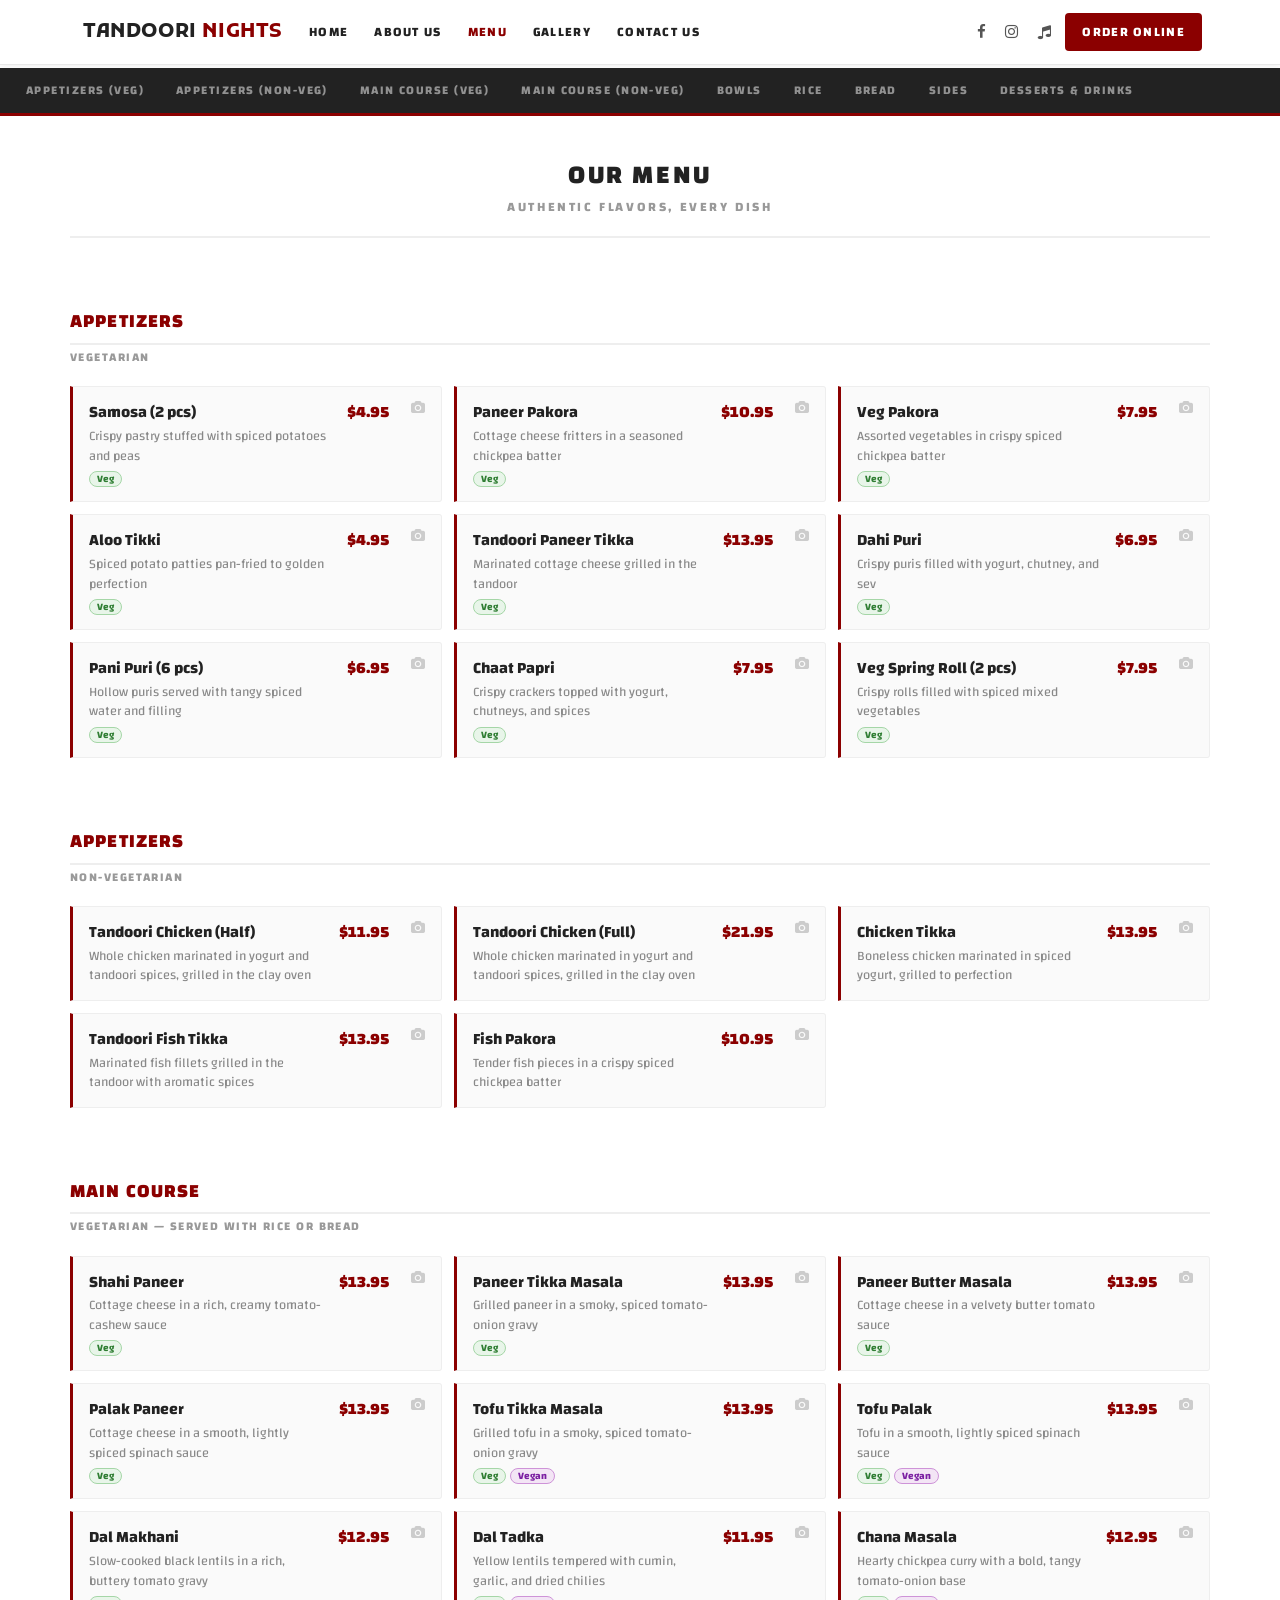
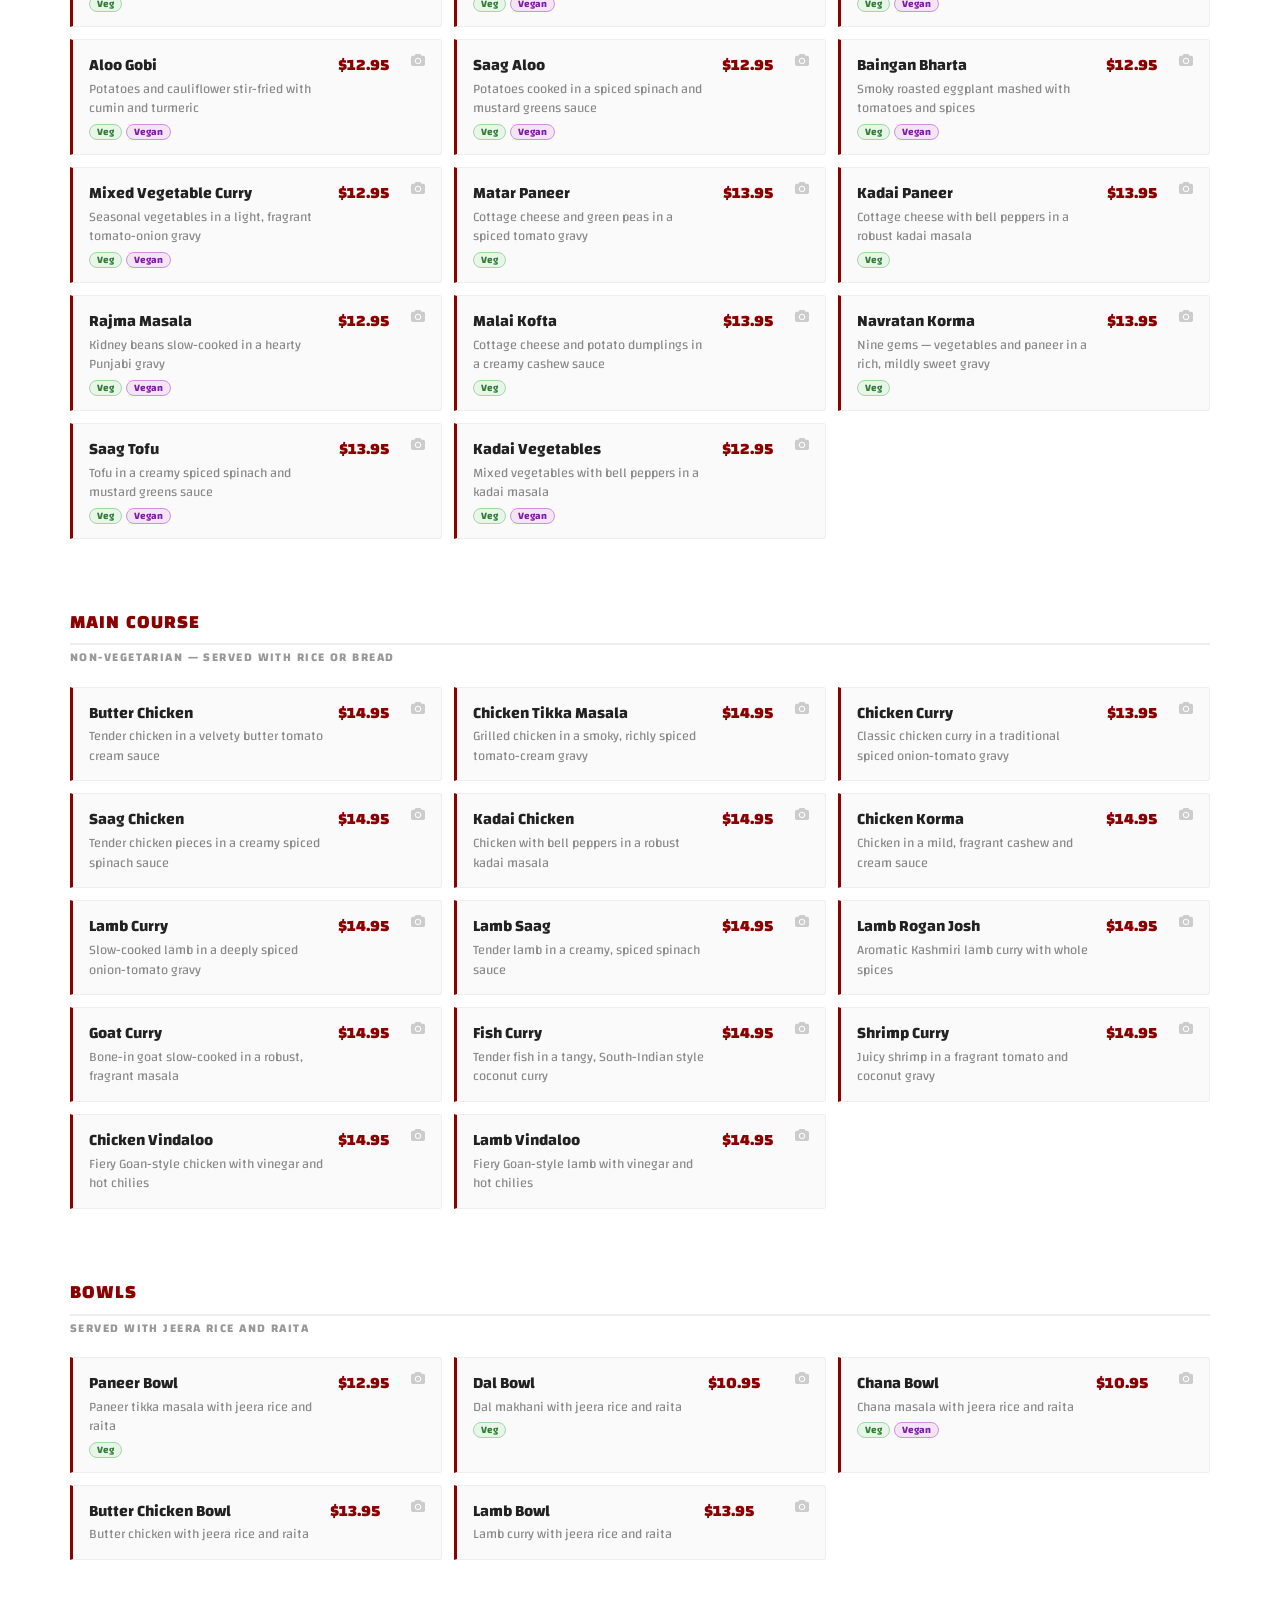
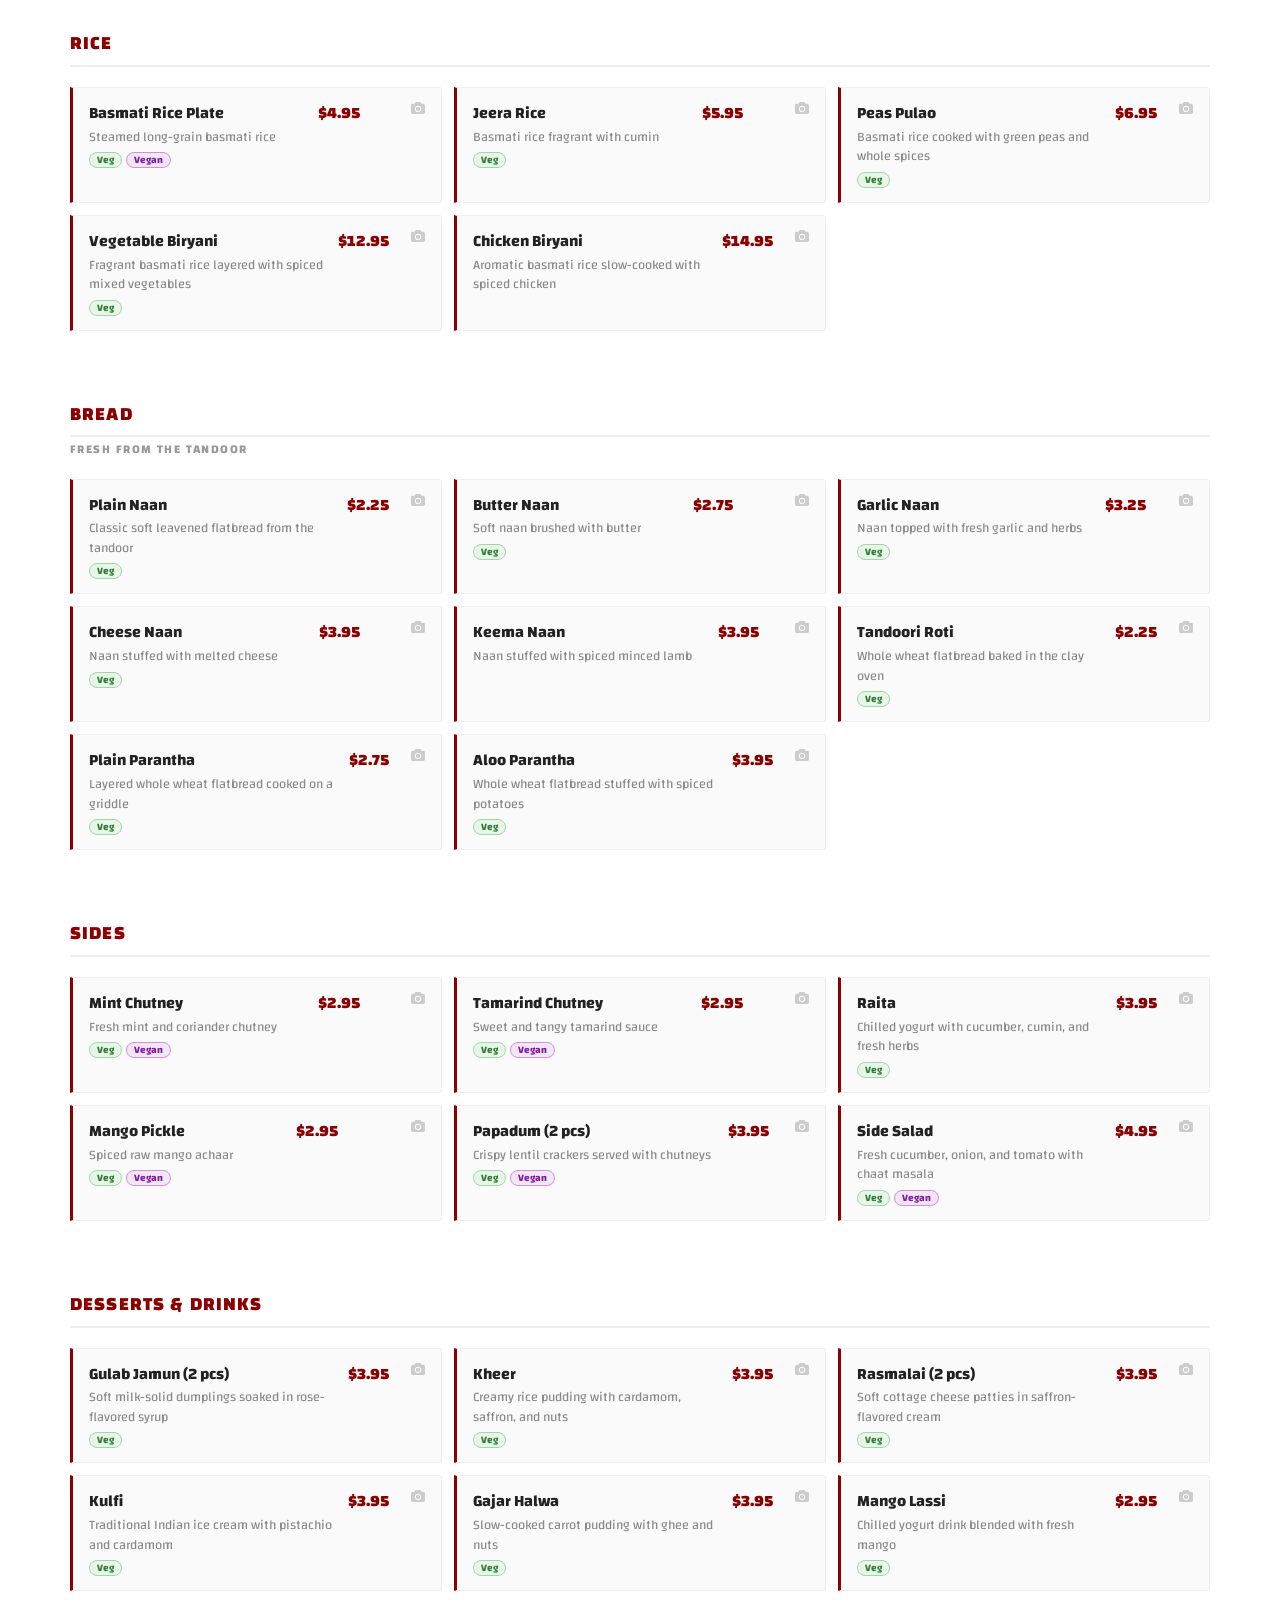
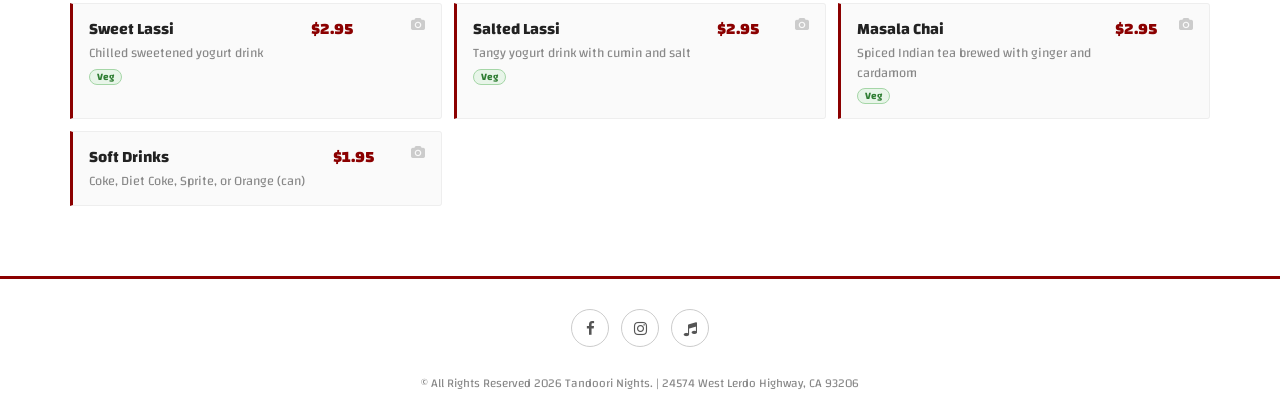
==== menu.html @ 1b40eadd "Initial Commit" ====
<!DOCTYPE html>
<html lang="en">
<head>
<meta charset="utf-8">
<meta http-equiv="X-UA-Compatible" content="IE=edge">
<title>Menu - Tandoori Nights</title>
<meta name="viewport" content="width=device-width, initial-scale=1">
<link rel="preconnect" href="https://fonts.gstatic.com">
<link href="https://fonts.googleapis.com/css2?family=Changa:wght@500;700;800&family=Kufam:wght@700&display=swap" rel="stylesheet">
<link rel="stylesheet" href="https://maxcdn.bootstrapcdn.com/bootstrap/3.3.7/css/bootstrap.min.css">
<link rel="stylesheet" href="https://cdnjs.cloudflare.com/ajax/libs/font-awesome/4.7.0/css/font-awesome.min.css">
<link rel="stylesheet" href="css/style.css">
</head>
<body>

<!-- ===== NAVBAR ===== -->
<nav class="navbar navbar-default fill-white">
  <div class="container">
    <div class="navbar-header">
      <button type="button" class="navbar-toggle collapsed" data-toggle="collapse" data-target="#navbar">
        <span class="sr-only">Toggle navigation</span>
        <span class="icon-bar"></span><span class="icon-bar"></span><span class="icon-bar"></span>
      </button>
      <a class="navbar-brand visible-sm visible-xs" href="index.html">
        <span class="text-logo">Tandoori <span>Nights</span></span>
      </a>
    </div>
    <div class="collapse navbar-collapse" id="navbar">
      <ul class="nav navbar-nav">
        <li class="hidden-sm hidden-xs">
          <a class="navbar-brand" href="index.html"><span class="text-logo">Tandoori <span>Nights</span></span></a>
        </li>
        <li><a href="index.html">Home</a></li>
        <li><a href="about.html">About Us</a></li>
        <li class="active"><a href="menu.html">Menu</a></li>
        <li><a href="gallery.html">Gallery</a></li>
        <li><a href="contact.html">Contact Us</a></li>
        <li class="visible-sm visible-xs"><a href="#">Order Online</a></li>
      </ul>
      <ul class="nav navbar-nav navbar-right hidden-xs hidden-sm">
        <li class="social-header"><a href="#"><i class="fa fa-facebook"></i></a></li>
        <li class="social-header"><a href="#"><i class="fa fa-instagram"></i></a></li>
        <li class="social-header"><a href="#"><i class="fa fa-music"></i></a></li>
        <li class="reservation"><a href="#" class="btn-order-nav">Order Online</a></li>
      </ul>
    </div>
  </div>
</nav>

<!-- ===== STICKY CATEGORY TABS ===== -->
<div class="menu-tabs-outer">
  <div class="menu-tabs-wrap">
    <div class="menu-tabs">
      <button class="menu-tab" data-target="app-veg">Appetizers (Veg)</button>
      <button class="menu-tab" data-target="app-nonveg">Appetizers (Non-Veg)</button>
      <button class="menu-tab" data-target="main-veg">Main Course (Veg)</button>
      <button class="menu-tab" data-target="main-nonveg">Main Course (Non-Veg)</button>
      <button class="menu-tab" data-target="bowls">Bowls</button>
      <button class="menu-tab" data-target="rice">Rice</button>
      <button class="menu-tab" data-target="bread">Bread</button>
      <button class="menu-tab" data-target="sides">Sides</button>
      <button class="menu-tab" data-target="desserts">Desserts &amp; Drinks</button>
    </div>
  </div>
</div>

<!-- ===== MENU CONTENT ===== -->
<div class="menu-page">
  <div class="container">

    <div class="menu-page-header">
      <h1>Our Menu</h1>
      <p>Authentic Flavors, Every Dish</p>
    </div>

    <!-- APPETIZERS VEG -->
    <div class="menu-category" id="app-veg">
      <h2 class="menu-category-title">Appetizers</h2>
      <p class="menu-category-sub">Vegetarian</p>
      <div class="menu-items">
        <div class="menu-item">
          <div class="menu-item-info">
            <div class="menu-item-name">Samosa (2 pcs)</div>
            <div class="menu-item-desc">Crispy pastry stuffed with spiced potatoes and peas</div>
            <div class="menu-item-badges"><span class="badge badge-veg">Veg</span></div>
          </div>
          <div class="menu-item-price">$4.95</div>
        </div>
        <div class="menu-item">
          <div class="menu-item-info">
            <div class="menu-item-name">Paneer Pakora</div>
            <div class="menu-item-desc">Cottage cheese fritters in a seasoned chickpea batter</div>
            <div class="menu-item-badges"><span class="badge badge-veg">Veg</span></div>
          </div>
          <div class="menu-item-price">$10.95</div>
        </div>
        <div class="menu-item">
          <div class="menu-item-info">
            <div class="menu-item-name">Veg Pakora</div>
            <div class="menu-item-desc">Assorted vegetables in crispy spiced chickpea batter</div>
            <div class="menu-item-badges"><span class="badge badge-veg">Veg</span></div>
          </div>
          <div class="menu-item-price">$7.95</div>
        </div>
        <div class="menu-item">
          <div class="menu-item-info">
            <div class="menu-item-name">Aloo Tikki</div>
            <div class="menu-item-desc">Spiced potato patties pan-fried to golden perfection</div>
            <div class="menu-item-badges"><span class="badge badge-veg">Veg</span></div>
          </div>
          <div class="menu-item-price">$4.95</div>
        </div>
        <div class="menu-item">
          <div class="menu-item-info">
            <div class="menu-item-name">Tandoori Paneer Tikka</div>
            <div class="menu-item-desc">Marinated cottage cheese grilled in the tandoor</div>
            <div class="menu-item-badges"><span class="badge badge-veg">Veg</span></div>
          </div>
          <div class="menu-item-price">$13.95</div>
        </div>
        <div class="menu-item">
          <div class="menu-item-info">
            <div class="menu-item-name">Dahi Puri</div>
            <div class="menu-item-desc">Crispy puris filled with yogurt, chutney, and sev</div>
            <div class="menu-item-badges"><span class="badge badge-veg">Veg</span></div>
          </div>
          <div class="menu-item-price">$6.95</div>
        </div>
        <div class="menu-item">
          <div class="menu-item-info">
            <div class="menu-item-name">Pani Puri (6 pcs)</div>
            <div class="menu-item-desc">Hollow puris served with tangy spiced water and filling</div>
            <div class="menu-item-badges"><span class="badge badge-veg">Veg</span></div>
          </div>
          <div class="menu-item-price">$6.95</div>
        </div>
        <div class="menu-item">
          <div class="menu-item-info">
            <div class="menu-item-name">Chaat Papri</div>
            <div class="menu-item-desc">Crispy crackers topped with yogurt, chutneys, and spices</div>
            <div class="menu-item-badges"><span class="badge badge-veg">Veg</span></div>
          </div>
          <div class="menu-item-price">$7.95</div>
        </div>
        <div class="menu-item">
          <div class="menu-item-info">
            <div class="menu-item-name">Veg Spring Roll (2 pcs)</div>
            <div class="menu-item-desc">Crispy rolls filled with spiced mixed vegetables</div>
            <div class="menu-item-badges"><span class="badge badge-veg">Veg</span></div>
          </div>
          <div class="menu-item-price">$7.95</div>
        </div>
      </div>
    </div>

    <!-- APPETIZERS NON-VEG -->
    <div class="menu-category" id="app-nonveg">
      <h2 class="menu-category-title">Appetizers</h2>
      <p class="menu-category-sub">Non-Vegetarian</p>
      <div class="menu-items">
        <div class="menu-item">
          <div class="menu-item-info">
            <div class="menu-item-name">Tandoori Chicken (Half)</div>
            <div class="menu-item-desc">Whole chicken marinated in yogurt and tandoori spices, grilled in the clay oven</div>
          </div>
          <div class="menu-item-price">$11.95</div>
        </div>
        <div class="menu-item">
          <div class="menu-item-info">
            <div class="menu-item-name">Tandoori Chicken (Full)</div>
            <div class="menu-item-desc">Whole chicken marinated in yogurt and tandoori spices, grilled in the clay oven</div>
          </div>
          <div class="menu-item-price">$21.95</div>
        </div>
        <div class="menu-item">
          <div class="menu-item-info">
            <div class="menu-item-name">Chicken Tikka</div>
            <div class="menu-item-desc">Boneless chicken marinated in spiced yogurt, grilled to perfection</div>
          </div>
          <div class="menu-item-price">$13.95</div>
        </div>
        <div class="menu-item">
          <div class="menu-item-info">
            <div class="menu-item-name">Tandoori Fish Tikka</div>
            <div class="menu-item-desc">Marinated fish fillets grilled in the tandoor with aromatic spices</div>
          </div>
          <div class="menu-item-price">$13.95</div>
        </div>
        <div class="menu-item">
          <div class="menu-item-info">
            <div class="menu-item-name">Fish Pakora</div>
            <div class="menu-item-desc">Tender fish pieces in a crispy spiced chickpea batter</div>
          </div>
          <div class="menu-item-price">$10.95</div>
        </div>
      </div>
    </div>

    <!-- MAIN COURSE VEG -->
    <div class="menu-category" id="main-veg">
      <h2 class="menu-category-title">Main Course</h2>
      <p class="menu-category-sub">Vegetarian — Served with rice or bread</p>
      <div class="menu-items">
        <div class="menu-item">
          <div class="menu-item-info">
            <div class="menu-item-name">Shahi Paneer</div>
            <div class="menu-item-desc">Cottage cheese in a rich, creamy tomato-cashew sauce</div>
            <div class="menu-item-badges"><span class="badge badge-veg">Veg</span></div>
          </div>
          <div class="menu-item-price">$13.95</div>
        </div>
        <div class="menu-item">
          <div class="menu-item-info">
            <div class="menu-item-name">Paneer Tikka Masala</div>
            <div class="menu-item-desc">Grilled paneer in a smoky, spiced tomato-onion gravy</div>
            <div class="menu-item-badges"><span class="badge badge-veg">Veg</span></div>
          </div>
          <div class="menu-item-price">$13.95</div>
        </div>
        <div class="menu-item">
          <div class="menu-item-info">
            <div class="menu-item-name">Paneer Butter Masala</div>
            <div class="menu-item-desc">Cottage cheese in a velvety butter tomato sauce</div>
            <div class="menu-item-badges"><span class="badge badge-veg">Veg</span></div>
          </div>
          <div class="menu-item-price">$13.95</div>
        </div>
        <div class="menu-item">
          <div class="menu-item-info">
            <div class="menu-item-name">Palak Paneer</div>
            <div class="menu-item-desc">Cottage cheese in a smooth, lightly spiced spinach sauce</div>
            <div class="menu-item-badges"><span class="badge badge-veg">Veg</span></div>
          </div>
          <div class="menu-item-price">$13.95</div>
        </div>
        <div class="menu-item">
          <div class="menu-item-info">
            <div class="menu-item-name">Tofu Tikka Masala</div>
            <div class="menu-item-desc">Grilled tofu in a smoky, spiced tomato-onion gravy</div>
            <div class="menu-item-badges"><span class="badge badge-veg">Veg</span><span class="badge badge-vegan">Vegan</span></div>
          </div>
          <div class="menu-item-price">$13.95</div>
        </div>
        <div class="menu-item">
          <div class="menu-item-info">
            <div class="menu-item-name">Tofu Palak</div>
            <div class="menu-item-desc">Tofu in a smooth, lightly spiced spinach sauce</div>
            <div class="menu-item-badges"><span class="badge badge-veg">Veg</span><span class="badge badge-vegan">Vegan</span></div>
          </div>
          <div class="menu-item-price">$13.95</div>
        </div>
        <div class="menu-item">
          <div class="menu-item-info">
            <div class="menu-item-name">Dal Makhani</div>
            <div class="menu-item-desc">Slow-cooked black lentils in a rich, buttery tomato gravy</div>
            <div class="menu-item-badges"><span class="badge badge-veg">Veg</span></div>
          </div>
          <div class="menu-item-price">$12.95</div>
        </div>
        <div class="menu-item">
          <div class="menu-item-info">
            <div class="menu-item-name">Dal Tadka</div>
            <div class="menu-item-desc">Yellow lentils tempered with cumin, garlic, and dried chilies</div>
            <div class="menu-item-badges"><span class="badge badge-veg">Veg</span><span class="badge badge-vegan">Vegan</span></div>
          </div>
          <div class="menu-item-price">$11.95</div>
        </div>
        <div class="menu-item">
          <div class="menu-item-info">
            <div class="menu-item-name">Chana Masala</div>
            <div class="menu-item-desc">Hearty chickpea curry with a bold, tangy tomato-onion base</div>
            <div class="menu-item-badges"><span class="badge badge-veg">Veg</span><span class="badge badge-vegan">Vegan</span></div>
          </div>
          <div class="menu-item-price">$12.95</div>
        </div>
        <div class="menu-item">
          <div class="menu-item-info">
            <div class="menu-item-name">Aloo Gobi</div>
            <div class="menu-item-desc">Potatoes and cauliflower stir-fried with cumin and turmeric</div>
            <div class="menu-item-badges"><span class="badge badge-veg">Veg</span><span class="badge badge-vegan">Vegan</span></div>
          </div>
          <div class="menu-item-price">$12.95</div>
        </div>
        <div class="menu-item">
          <div class="menu-item-info">
            <div class="menu-item-name">Saag Aloo</div>
            <div class="menu-item-desc">Potatoes cooked in a spiced spinach and mustard greens sauce</div>
            <div class="menu-item-badges"><span class="badge badge-veg">Veg</span><span class="badge badge-vegan">Vegan</span></div>
          </div>
          <div class="menu-item-price">$12.95</div>
        </div>
        <div class="menu-item">
          <div class="menu-item-info">
            <div class="menu-item-name">Baingan Bharta</div>
            <div class="menu-item-desc">Smoky roasted eggplant mashed with tomatoes and spices</div>
            <div class="menu-item-badges"><span class="badge badge-veg">Veg</span><span class="badge badge-vegan">Vegan</span></div>
          </div>
          <div class="menu-item-price">$12.95</div>
        </div>
        <div class="menu-item">
          <div class="menu-item-info">
            <div class="menu-item-name">Mixed Vegetable Curry</div>
            <div class="menu-item-desc">Seasonal vegetables in a light, fragrant tomato-onion gravy</div>
            <div class="menu-item-badges"><span class="badge badge-veg">Veg</span><span class="badge badge-vegan">Vegan</span></div>
          </div>
          <div class="menu-item-price">$12.95</div>
        </div>
        <div class="menu-item">
          <div class="menu-item-info">
            <div class="menu-item-name">Matar Paneer</div>
            <div class="menu-item-desc">Cottage cheese and green peas in a spiced tomato gravy</div>
            <div class="menu-item-badges"><span class="badge badge-veg">Veg</span></div>
          </div>
          <div class="menu-item-price">$13.95</div>
        </div>
        <div class="menu-item">
          <div class="menu-item-info">
            <div class="menu-item-name">Kadai Paneer</div>
            <div class="menu-item-desc">Cottage cheese with bell peppers in a robust kadai masala</div>
            <div class="menu-item-badges"><span class="badge badge-veg">Veg</span></div>
          </div>
          <div class="menu-item-price">$13.95</div>
        </div>
        <div class="menu-item">
          <div class="menu-item-info">
            <div class="menu-item-name">Rajma Masala</div>
            <div class="menu-item-desc">Kidney beans slow-cooked in a hearty Punjabi gravy</div>
            <div class="menu-item-badges"><span class="badge badge-veg">Veg</span><span class="badge badge-vegan">Vegan</span></div>
          </div>
          <div class="menu-item-price">$12.95</div>
        </div>
        <div class="menu-item">
          <div class="menu-item-info">
            <div class="menu-item-name">Malai Kofta</div>
            <div class="menu-item-desc">Cottage cheese and potato dumplings in a creamy cashew sauce</div>
            <div class="menu-item-badges"><span class="badge badge-veg">Veg</span></div>
          </div>
          <div class="menu-item-price">$13.95</div>
        </div>
        <div class="menu-item">
          <div class="menu-item-info">
            <div class="menu-item-name">Navratan Korma</div>
            <div class="menu-item-desc">Nine gems — vegetables and paneer in a rich, mildly sweet gravy</div>
            <div class="menu-item-badges"><span class="badge badge-veg">Veg</span></div>
          </div>
          <div class="menu-item-price">$13.95</div>
        </div>
        <div class="menu-item">
          <div class="menu-item-info">
            <div class="menu-item-name">Saag Tofu</div>
            <div class="menu-item-desc">Tofu in a creamy spiced spinach and mustard greens sauce</div>
            <div class="menu-item-badges"><span class="badge badge-veg">Veg</span><span class="badge badge-vegan">Vegan</span></div>
          </div>
          <div class="menu-item-price">$13.95</div>
        </div>
        <div class="menu-item">
          <div class="menu-item-info">
            <div class="menu-item-name">Kadai Vegetables</div>
            <div class="menu-item-desc">Mixed vegetables with bell peppers in a kadai masala</div>
            <div class="menu-item-badges"><span class="badge badge-veg">Veg</span><span class="badge badge-vegan">Vegan</span></div>
          </div>
          <div class="menu-item-price">$12.95</div>
        </div>
      </div>
    </div>

    <!-- MAIN COURSE NON-VEG -->
    <div class="menu-category" id="main-nonveg">
      <h2 class="menu-category-title">Main Course</h2>
      <p class="menu-category-sub">Non-Vegetarian — Served with rice or bread</p>
      <div class="menu-items">
        <div class="menu-item">
          <div class="menu-item-info">
            <div class="menu-item-name">Butter Chicken</div>
            <div class="menu-item-desc">Tender chicken in a velvety butter tomato cream sauce</div>
          </div>
          <div class="menu-item-price">$14.95</div>
        </div>
        <div class="menu-item">
          <div class="menu-item-info">
            <div class="menu-item-name">Chicken Tikka Masala</div>
            <div class="menu-item-desc">Grilled chicken in a smoky, richly spiced tomato-cream gravy</div>
          </div>
          <div class="menu-item-price">$14.95</div>
        </div>
        <div class="menu-item">
          <div class="menu-item-info">
            <div class="menu-item-name">Chicken Curry</div>
            <div class="menu-item-desc">Classic chicken curry in a traditional spiced onion-tomato gravy</div>
          </div>
          <div class="menu-item-price">$13.95</div>
        </div>
        <div class="menu-item">
          <div class="menu-item-info">
            <div class="menu-item-name">Saag Chicken</div>
            <div class="menu-item-desc">Tender chicken pieces in a creamy spiced spinach sauce</div>
          </div>
          <div class="menu-item-price">$14.95</div>
        </div>
        <div class="menu-item">
          <div class="menu-item-info">
            <div class="menu-item-name">Kadai Chicken</div>
            <div class="menu-item-desc">Chicken with bell peppers in a robust kadai masala</div>
          </div>
          <div class="menu-item-price">$14.95</div>
        </div>
        <div class="menu-item">
          <div class="menu-item-info">
            <div class="menu-item-name">Chicken Korma</div>
            <div class="menu-item-desc">Chicken in a mild, fragrant cashew and cream sauce</div>
          </div>
          <div class="menu-item-price">$14.95</div>
        </div>
        <div class="menu-item">
          <div class="menu-item-info">
            <div class="menu-item-name">Lamb Curry</div>
            <div class="menu-item-desc">Slow-cooked lamb in a deeply spiced onion-tomato gravy</div>
          </div>
          <div class="menu-item-price">$14.95</div>
        </div>
        <div class="menu-item">
          <div class="menu-item-info">
            <div class="menu-item-name">Lamb Saag</div>
            <div class="menu-item-desc">Tender lamb in a creamy, spiced spinach sauce</div>
          </div>
          <div class="menu-item-price">$14.95</div>
        </div>
        <div class="menu-item">
          <div class="menu-item-info">
            <div class="menu-item-name">Lamb Rogan Josh</div>
            <div class="menu-item-desc">Aromatic Kashmiri lamb curry with whole spices</div>
          </div>
          <div class="menu-item-price">$14.95</div>
        </div>
        <div class="menu-item">
          <div class="menu-item-info">
            <div class="menu-item-name">Goat Curry</div>
            <div class="menu-item-desc">Bone-in goat slow-cooked in a robust, fragrant masala</div>
          </div>
          <div class="menu-item-price">$14.95</div>
        </div>
        <div class="menu-item">
          <div class="menu-item-info">
            <div class="menu-item-name">Fish Curry</div>
            <div class="menu-item-desc">Tender fish in a tangy, South-Indian style coconut curry</div>
          </div>
          <div class="menu-item-price">$14.95</div>
        </div>
        <div class="menu-item">
          <div class="menu-item-info">
            <div class="menu-item-name">Shrimp Curry</div>
            <div class="menu-item-desc">Juicy shrimp in a fragrant tomato and coconut gravy</div>
          </div>
          <div class="menu-item-price">$14.95</div>
        </div>
        <div class="menu-item">
          <div class="menu-item-info">
            <div class="menu-item-name">Chicken Vindaloo</div>
            <div class="menu-item-desc">Fiery Goan-style chicken with vinegar and hot chilies</div>
          </div>
          <div class="menu-item-price">$14.95</div>
        </div>
        <div class="menu-item">
          <div class="menu-item-info">
            <div class="menu-item-name">Lamb Vindaloo</div>
            <div class="menu-item-desc">Fiery Goan-style lamb with vinegar and hot chilies</div>
          </div>
          <div class="menu-item-price">$14.95</div>
        </div>
      </div>
    </div>

    <!-- BOWLS -->
    <div class="menu-category" id="bowls">
      <h2 class="menu-category-title">Bowls</h2>
      <p class="menu-category-sub">Served with jeera rice and raita</p>
      <div class="menu-items">
        <div class="menu-item">
          <div class="menu-item-info">
            <div class="menu-item-name">Paneer Bowl</div>
            <div class="menu-item-desc">Paneer tikka masala with jeera rice and raita</div>
            <div class="menu-item-badges"><span class="badge badge-veg">Veg</span></div>
          </div>
          <div class="menu-item-price">$12.95</div>
        </div>
        <div class="menu-item">
          <div class="menu-item-info">
            <div class="menu-item-name">Dal Bowl</div>
            <div class="menu-item-desc">Dal makhani with jeera rice and raita</div>
            <div class="menu-item-badges"><span class="badge badge-veg">Veg</span></div>
          </div>
          <div class="menu-item-price">$10.95</div>
        </div>
        <div class="menu-item">
          <div class="menu-item-info">
            <div class="menu-item-name">Chana Bowl</div>
            <div class="menu-item-desc">Chana masala with jeera rice and raita</div>
            <div class="menu-item-badges"><span class="badge badge-veg">Veg</span><span class="badge badge-vegan">Vegan</span></div>
          </div>
          <div class="menu-item-price">$10.95</div>
        </div>
        <div class="menu-item">
          <div class="menu-item-info">
            <div class="menu-item-name">Butter Chicken Bowl</div>
            <div class="menu-item-desc">Butter chicken with jeera rice and raita</div>
          </div>
          <div class="menu-item-price">$13.95</div>
        </div>
        <div class="menu-item">
          <div class="menu-item-info">
            <div class="menu-item-name">Lamb Bowl</div>
            <div class="menu-item-desc">Lamb curry with jeera rice and raita</div>
          </div>
          <div class="menu-item-price">$13.95</div>
        </div>
      </div>
    </div>

    <!-- RICE -->
    <div class="menu-category" id="rice">
      <h2 class="menu-category-title">Rice</h2>
      <p class="menu-category-sub"></p>
      <div class="menu-items">
        <div class="menu-item">
          <div class="menu-item-info">
            <div class="menu-item-name">Basmati Rice Plate</div>
            <div class="menu-item-desc">Steamed long-grain basmati rice</div>
            <div class="menu-item-badges"><span class="badge badge-veg">Veg</span><span class="badge badge-vegan">Vegan</span></div>
          </div>
          <div class="menu-item-price">$4.95</div>
        </div>
        <div class="menu-item">
          <div class="menu-item-info">
            <div class="menu-item-name">Jeera Rice</div>
            <div class="menu-item-desc">Basmati rice fragrant with cumin</div>
            <div class="menu-item-badges"><span class="badge badge-veg">Veg</span></div>
          </div>
          <div class="menu-item-price">$5.95</div>
        </div>
        <div class="menu-item">
          <div class="menu-item-info">
            <div class="menu-item-name">Peas Pulao</div>
            <div class="menu-item-desc">Basmati rice cooked with green peas and whole spices</div>
            <div class="menu-item-badges"><span class="badge badge-veg">Veg</span></div>
          </div>
          <div class="menu-item-price">$6.95</div>
        </div>
        <div class="menu-item">
          <div class="menu-item-info">
            <div class="menu-item-name">Vegetable Biryani</div>
            <div class="menu-item-desc">Fragrant basmati rice layered with spiced mixed vegetables</div>
            <div class="menu-item-badges"><span class="badge badge-veg">Veg</span></div>
          </div>
          <div class="menu-item-price">$12.95</div>
        </div>
        <div class="menu-item">
          <div class="menu-item-info">
            <div class="menu-item-name">Chicken Biryani</div>
            <div class="menu-item-desc">Aromatic basmati rice slow-cooked with spiced chicken</div>
          </div>
          <div class="menu-item-price">$14.95</div>
        </div>
      </div>
    </div>

    <!-- BREAD -->
    <div class="menu-category" id="bread">
      <h2 class="menu-category-title">Bread</h2>
      <p class="menu-category-sub">Fresh from the tandoor</p>
      <div class="menu-items">
        <div class="menu-item">
          <div class="menu-item-info">
            <div class="menu-item-name">Plain Naan</div>
            <div class="menu-item-desc">Classic soft leavened flatbread from the tandoor</div>
            <div class="menu-item-badges"><span class="badge badge-veg">Veg</span></div>
          </div>
          <div class="menu-item-price">$2.25</div>
        </div>
        <div class="menu-item">
          <div class="menu-item-info">
            <div class="menu-item-name">Butter Naan</div>
            <div class="menu-item-desc">Soft naan brushed with butter</div>
            <div class="menu-item-badges"><span class="badge badge-veg">Veg</span></div>
          </div>
          <div class="menu-item-price">$2.75</div>
        </div>
        <div class="menu-item">
          <div class="menu-item-info">
            <div class="menu-item-name">Garlic Naan</div>
            <div class="menu-item-desc">Naan topped with fresh garlic and herbs</div>
            <div class="menu-item-badges"><span class="badge badge-veg">Veg</span></div>
          </div>
          <div class="menu-item-price">$3.25</div>
        </div>
        <div class="menu-item">
          <div class="menu-item-info">
            <div class="menu-item-name">Cheese Naan</div>
            <div class="menu-item-desc">Naan stuffed with melted cheese</div>
            <div class="menu-item-badges"><span class="badge badge-veg">Veg</span></div>
          </div>
          <div class="menu-item-price">$3.95</div>
        </div>
        <div class="menu-item">
          <div class="menu-item-info">
            <div class="menu-item-name">Keema Naan</div>
            <div class="menu-item-desc">Naan stuffed with spiced minced lamb</div>
          </div>
          <div class="menu-item-price">$3.95</div>
        </div>
        <div class="menu-item">
          <div class="menu-item-info">
            <div class="menu-item-name">Tandoori Roti</div>
            <div class="menu-item-desc">Whole wheat flatbread baked in the clay oven</div>
            <div class="menu-item-badges"><span class="badge badge-veg">Veg</span></div>
          </div>
          <div class="menu-item-price">$2.25</div>
        </div>
        <div class="menu-item">
          <div class="menu-item-info">
            <div class="menu-item-name">Plain Parantha</div>
            <div class="menu-item-desc">Layered whole wheat flatbread cooked on a griddle</div>
            <div class="menu-item-badges"><span class="badge badge-veg">Veg</span></div>
          </div>
          <div class="menu-item-price">$2.75</div>
        </div>
        <div class="menu-item">
          <div class="menu-item-info">
            <div class="menu-item-name">Aloo Parantha</div>
            <div class="menu-item-desc">Whole wheat flatbread stuffed with spiced potatoes</div>
            <div class="menu-item-badges"><span class="badge badge-veg">Veg</span></div>
          </div>
          <div class="menu-item-price">$3.95</div>
        </div>
      </div>
    </div>

    <!-- SIDES -->
    <div class="menu-category" id="sides">
      <h2 class="menu-category-title">Sides</h2>
      <p class="menu-category-sub"></p>
      <div class="menu-items">
        <div class="menu-item">
          <div class="menu-item-info">
            <div class="menu-item-name">Mint Chutney</div>
            <div class="menu-item-desc">Fresh mint and coriander chutney</div>
            <div class="menu-item-badges"><span class="badge badge-veg">Veg</span><span class="badge badge-vegan">Vegan</span></div>
          </div>
          <div class="menu-item-price">$2.95</div>
        </div>
        <div class="menu-item">
          <div class="menu-item-info">
            <div class="menu-item-name">Tamarind Chutney</div>
            <div class="menu-item-desc">Sweet and tangy tamarind sauce</div>
            <div class="menu-item-badges"><span class="badge badge-veg">Veg</span><span class="badge badge-vegan">Vegan</span></div>
          </div>
          <div class="menu-item-price">$2.95</div>
        </div>
        <div class="menu-item">
          <div class="menu-item-info">
            <div class="menu-item-name">Raita</div>
            <div class="menu-item-desc">Chilled yogurt with cucumber, cumin, and fresh herbs</div>
            <div class="menu-item-badges"><span class="badge badge-veg">Veg</span></div>
          </div>
          <div class="menu-item-price">$3.95</div>
        </div>
        <div class="menu-item">
          <div class="menu-item-info">
            <div class="menu-item-name">Mango Pickle</div>
            <div class="menu-item-desc">Spiced raw mango achaar</div>
            <div class="menu-item-badges"><span class="badge badge-veg">Veg</span><span class="badge badge-vegan">Vegan</span></div>
          </div>
          <div class="menu-item-price">$2.95</div>
        </div>
        <div class="menu-item">
          <div class="menu-item-info">
            <div class="menu-item-name">Papadum (2 pcs)</div>
            <div class="menu-item-desc">Crispy lentil crackers served with chutneys</div>
            <div class="menu-item-badges"><span class="badge badge-veg">Veg</span><span class="badge badge-vegan">Vegan</span></div>
          </div>
          <div class="menu-item-price">$3.95</div>
        </div>
        <div class="menu-item">
          <div class="menu-item-info">
            <div class="menu-item-name">Side Salad</div>
            <div class="menu-item-desc">Fresh cucumber, onion, and tomato with chaat masala</div>
            <div class="menu-item-badges"><span class="badge badge-veg">Veg</span><span class="badge badge-vegan">Vegan</span></div>
          </div>
          <div class="menu-item-price">$4.95</div>
        </div>
      </div>
    </div>

    <!-- DESSERTS & DRINKS -->
    <div class="menu-category" id="desserts">
      <h2 class="menu-category-title">Desserts &amp; Drinks</h2>
      <p class="menu-category-sub"></p>
      <div class="menu-items">
        <div class="menu-item">
          <div class="menu-item-info">
            <div class="menu-item-name">Gulab Jamun (2 pcs)</div>
            <div class="menu-item-desc">Soft milk-solid dumplings soaked in rose-flavored syrup</div>
            <div class="menu-item-badges"><span class="badge badge-veg">Veg</span></div>
          </div>
          <div class="menu-item-price">$3.95</div>
        </div>
        <div class="menu-item">
          <div class="menu-item-info">
            <div class="menu-item-name">Kheer</div>
            <div class="menu-item-desc">Creamy rice pudding with cardamom, saffron, and nuts</div>
            <div class="menu-item-badges"><span class="badge badge-veg">Veg</span></div>
          </div>
          <div class="menu-item-price">$3.95</div>
        </div>
        <div class="menu-item">
          <div class="menu-item-info">
            <div class="menu-item-name">Rasmalai (2 pcs)</div>
            <div class="menu-item-desc">Soft cottage cheese patties in saffron-flavored cream</div>
            <div class="menu-item-badges"><span class="badge badge-veg">Veg</span></div>
          </div>
          <div class="menu-item-price">$3.95</div>
        </div>
        <div class="menu-item">
          <div class="menu-item-info">
            <div class="menu-item-name">Kulfi</div>
            <div class="menu-item-desc">Traditional Indian ice cream with pistachio and cardamom</div>
            <div class="menu-item-badges"><span class="badge badge-veg">Veg</span></div>
          </div>
          <div class="menu-item-price">$3.95</div>
        </div>
        <div class="menu-item">
          <div class="menu-item-info">
            <div class="menu-item-name">Gajar Halwa</div>
            <div class="menu-item-desc">Slow-cooked carrot pudding with ghee and nuts</div>
            <div class="menu-item-badges"><span class="badge badge-veg">Veg</span></div>
          </div>
          <div class="menu-item-price">$3.95</div>
        </div>
        <div class="menu-item">
          <div class="menu-item-info">
            <div class="menu-item-name">Mango Lassi</div>
            <div class="menu-item-desc">Chilled yogurt drink blended with fresh mango</div>
            <div class="menu-item-badges"><span class="badge badge-veg">Veg</span></div>
          </div>
          <div class="menu-item-price">$2.95</div>
        </div>
        <div class="menu-item">
          <div class="menu-item-info">
            <div class="menu-item-name">Sweet Lassi</div>
            <div class="menu-item-desc">Chilled sweetened yogurt drink</div>
            <div class="menu-item-badges"><span class="badge badge-veg">Veg</span></div>
          </div>
          <div class="menu-item-price">$2.95</div>
        </div>
        <div class="menu-item">
          <div class="menu-item-info">
            <div class="menu-item-name">Salted Lassi</div>
            <div class="menu-item-desc">Tangy yogurt drink with cumin and salt</div>
            <div class="menu-item-badges"><span class="badge badge-veg">Veg</span></div>
          </div>
          <div class="menu-item-price">$2.95</div>
        </div>
        <div class="menu-item">
          <div class="menu-item-info">
            <div class="menu-item-name">Masala Chai</div>
            <div class="menu-item-desc">Spiced Indian tea brewed with ginger and cardamom</div>
            <div class="menu-item-badges"><span class="badge badge-veg">Veg</span></div>
          </div>
          <div class="menu-item-price">$2.95</div>
        </div>
        <div class="menu-item">
          <div class="menu-item-info">
            <div class="menu-item-name">Soft Drinks</div>
            <div class="menu-item-desc">Coke, Diet Coke, Sprite, or Orange (can)</div>
          </div>
          <div class="menu-item-price">$1.95</div>
        </div>
      </div>
    </div>

  </div>
</div>

<!-- ===== DISH PHOTO MODAL ===== -->
<div id="dish-modal" class="dish-modal-overlay" aria-hidden="true">
  <div class="dish-modal-box">
    <button class="dish-modal-close" aria-label="Close">&times;</button>
    <div class="dish-modal-img-wrap">
      <div class="dish-modal-spinner"><i class="fa fa-spinner fa-spin"></i></div>
      <img id="dish-modal-img" src="" alt="">
    </div>
    <div class="dish-modal-footer">
      <span id="dish-modal-name"></span>
    </div>
  </div>
</div>

<!-- ===== FOOTER ===== -->
<footer>
  <div class="footer-socials-row">
    <a href="#" aria-label="Facebook"><i class="fa fa-facebook"></i></a>
    <a href="#" aria-label="Instagram"><i class="fa fa-instagram"></i></a>
    <a href="#" aria-label="TikTok"><i class="fa fa-music"></i></a>
  </div>
  <div class="footer-copy">
    &copy; All Rights Reserved 2024 Tandoori Nights. | 24574 West Lerdo Highway, CA 93206
  </div>
</footer>

<script src="https://ajax.googleapis.com/ajax/libs/jquery/1.11.3/jquery.min.js"></script>
<script src="https://maxcdn.bootstrapcdn.com/bootstrap/3.3.7/js/bootstrap.min.js"></script>
<script src="js/main.js"></script>
</body>
</html>
---- css/style.css ----
/* =============================================
   TANDOORI NIGHTS — Stylesheet
   Matching laindiancuisine.com exactly
   ============================================= */

@import url('https://fonts.googleapis.com/css2?family=Changa:wght@500;700;800&family=Kufam:wght@700&display=swap');

* { box-sizing: border-box; margin: 0; padding: 0; }

html, body {
  font-family: 'Changa', sans-serif;
  background: #fff;
  color: #222;
  overflow-x: hidden;
}

img { max-width: 100%; }
a { text-decoration: none; color: inherit; }
a:hover { text-decoration: none; }

/* =============================================
   NAVBAR  — white bg, dark text
   ============================================= */
.navbar.fill-white {
  background: #fff !important;
  border: none;
  border-bottom: 1px solid #e8e8e8;
  border-radius: 0;
  margin-bottom: 0;
  min-height: 64px;
  box-shadow: 0 1px 6px rgba(0,0,0,0.08);
}

/* Logo — always in navbar-header */
.navbar-brand {
  padding: 12px 16px;
  height: 64px;
  display: flex;
  align-items: center;
  float: left;
}
.text-logo {
  font-family: 'Kufam', cursive;
  font-size: 20px;
  font-weight: 700;
  color: #222 !important;
  letter-spacing: 0.03em;
  line-height: 1;
  white-space: nowrap;
}
.text-logo span { color: #8b0000; }

/* Nav links (left side) */
.navbar.fill-white .navbar-nav > li > a {
  font-family: 'Changa', sans-serif;
  font-weight: 700;
  font-size: 13px;
  letter-spacing: 0.1em;
  color: #222 !important;
  padding: 22px 13px;
  text-transform: uppercase;
  transition: color 0.2s;
  background: transparent !important;
}
.navbar.fill-white .navbar-nav > li > a:hover,
.navbar.fill-white .navbar-nav > li.active > a { color: #8b0000 !important; }

/* Right side: flex-align so button is vertically centered */
.navbar.fill-white .navbar-nav.navbar-right {
  display: flex;
  align-items: center;
  height: 64px;
}
.navbar.fill-white .navbar-nav.navbar-right > li {
  display: flex;
  align-items: center;
}

/* Right side: social icons */
.navbar.fill-white .navbar-nav.navbar-right > li.social-header > a {
  color: #555 !important;
  font-size: 15px;
  padding: 0 9px;
  background: transparent !important;
  transition: color 0.2s;
  line-height: 1;
}
.navbar.fill-white .navbar-nav.navbar-right > li.social-header > a:hover { color: #8b0000 !important; }

/* Right side: ORDER ONLINE button */
.navbar.fill-white .navbar-nav.navbar-right > li.reservation { padding: 0 8px 0 4px; }
.navbar.fill-white .navbar-nav.navbar-right > li.reservation > a { padding: 9px 17px !important; }

.btn-order-nav {
  display: inline-block;
  font-family: 'Changa', sans-serif;
  font-weight: 800;
  font-size: 12px;
  letter-spacing: 0.12em;
  text-transform: uppercase;
  color: #fff !important;
  background-color: #8b0000 !important;
  padding: 9px 17px;
  border-radius: 4px;
  border: none;
  transition: background 0.2s;
  white-space: nowrap;
  line-height: 1.4;
}
.btn-order-nav:hover { background-color: #6b0000 !important; color: #fff !important; }

/* Ensure the nav link generic rule never overrides the ORDER ONLINE button */
.navbar.fill-white .navbar-nav > li > a.btn-order-nav {
  background-color: #8b0000 !important;
  color: #fff !important;
  padding: 9px 17px !important;
}
.navbar.fill-white .navbar-nav > li > a.btn-order-nav:hover {
  background-color: #6b0000 !important;
}

/* Mobile toggle */
.navbar-toggle { border-color: #ccc; margin-top: 13px; }
.navbar-toggle .icon-bar { background-color: #555; }

/* =============================================
   RED BUTTON (used throughout)
   ============================================= */
.btn-red {
  display: inline-block;
  font-family: 'Changa', sans-serif;
  font-weight: 800;
  font-size: 13px;
  letter-spacing: 0.12em;
  text-transform: uppercase;
  color: #fff !important;
  background-color: #8b0000;
  padding: 11px 28px;
  border-radius: 4px;
  border: none;
  cursor: pointer;
  transition: background 0.2s, transform 0.15s;
}
.btn-red:hover {
  background-color: #6b0000 !important;
  color: #fff !important;
  transform: translateY(-1px);
}

/* =============================================
   HERO CAROUSEL  — full width, name overlaid
   ============================================= */
.carousel { margin-bottom: 0; position: relative; }

/* Fixed height so Bootstrap's position:absolute slide transition works correctly */
.carousel-inner { overflow: hidden; }
.carousel .item {
  height: 520px;
  overflow: hidden;
}

.carousel .item img {
  width: 100%;
  height: 100%;
  display: block;
  object-fit: cover;
  object-position: center;
}

/* Dark overlay inside each carousel slide (hides baked-in text on reference images) */
.hero-img-overlay {
  position: absolute;
  inset: 0;
  background: rgba(0,0,0,0.48);
  z-index: 5;
}

/* Restaurant name overlay on hero */
.hero-title-overlay {
  position: absolute;
  top: 50%;
  left: 50%;
  transform: translate(-50%, -50%);
  text-align: center;
  z-index: 10;
  pointer-events: none;
  width: 90%;
}

.hero-title-overlay h1 {
  font-family: 'Changa', sans-serif;
  font-weight: 800;
  font-size: clamp(2.5rem, 7vw, 5.5rem);
  color: #fff;
  letter-spacing: 0.08em;
  text-transform: uppercase;
  text-shadow: 0 2px 20px rgba(0,0,0,0.9), 0 0 60px rgba(0,0,0,0.7);
  margin: 0;
  line-height: 1.1;
}

.hero-subtitle {
  font-family: 'Changa', sans-serif;
  font-weight: 500;
  font-size: clamp(1rem, 2.5vw, 1.5rem);
  color: rgba(255,255,255,0.9);
  letter-spacing: 0.18em;
  text-transform: uppercase;
  margin: 10px 0 0;
  text-shadow: 0 1px 8px rgba(0,0,0,0.8);
}

/* Carousel indicators */
.carousel-indicators li { border-color: rgba(255,255,255,0.7); }
.carousel-indicators .active { background-color: #8b0000; border-color: #8b0000; }

/* Carousel arrows */
.carousel-control {
  background: none !important;
  opacity: 0.5;
  width: 6%;
}
.carousel-control:hover { opacity: 0.9; }

/* =============================================
   ABOUT SECTION  — white bg, centered text
   ============================================= */
.about-section {
  background: #fff;
  padding: 60px 0 50px;
  text-align: center;
}

.about-section p {
  font-family: 'Changa', sans-serif;
  font-size: 16px;
  color: #333;
  line-height: 1.85;
  max-width: 740px;
  margin: 0 auto 20px;
}

.about-section .cta-wrap {
  margin-top: 30px;
}

/* =============================================
   CTA TWO-COLUMN IMAGE SECTION
   ============================================= */
.cta-row {
  display: flex;
  flex-wrap: wrap;
}

.cta-col {
  flex: 1 1 50%;
  position: relative;
  overflow: hidden;
  min-height: 300px;
}

.cta-col img {
  width: 100%;
  height: 380px;
  object-fit: cover;
  display: block;
  transition: transform 0.5s ease;
}
.cta-col:hover img { transform: scale(1.04); }

/* Dark overlay */
.cta-col::after {
  content: '';
  position: absolute;
  inset: 0;
  background: rgba(0,0,0,0.42);
  z-index: 1;
}

.cta-content {
  position: absolute;
  bottom: 36px;
  left: 0; right: 0;
  text-align: center;
  z-index: 2;
  padding: 0 20px;
}

.cta-content h2 {
  font-family: 'Changa', sans-serif;
  font-weight: 800;
  font-size: clamp(1.4rem, 3vw, 2rem);
  color: #fff;
  text-transform: uppercase;
  letter-spacing: 0.08em;
  text-shadow: 1px 1px 6px rgba(0,0,0,0.5);
  margin-bottom: 14px;
}

/* =============================================
   GALLERY / PORTFOLIO  — tight 3-col, no gaps
   ============================================= */
.portfolio-section {
  background: #fff;
  padding: 40px 0 60px;
}

.gallery-grid-3col {
  column-count: 3;
  column-gap: 0;
}

.gallery-grid-3col figure {
  margin: 0;
  padding: 0;
  break-inside: avoid;
  display: block;
  position: relative;
  overflow: hidden;
  line-height: 0;
}

.gallery-grid-3col figure img {
  width: 100%;
  display: block;
  transition: transform 0.4s ease;
}
.gallery-grid-3col figure:hover img { transform: scale(1.05); }

.gallery-grid-3col .portfolio-overlay {
  position: absolute;
  inset: 0;
  background: rgba(139,0,0,0.72);
  display: flex;
  align-items: center;
  justify-content: center;
  opacity: 0;
  transition: opacity 0.3s;
  z-index: 2;
}
.gallery-grid-3col figure:hover .portfolio-overlay { opacity: 1; }

.portfolio-overlay .view-link {
  font-family: 'Changa', sans-serif;
  font-weight: 700;
  font-size: 13px;
  letter-spacing: 0.1em;
  text-transform: uppercase;
  color: #fff;
  border: 2px solid #fff;
  padding: 8px 20px;
  border-radius: 3px;
  transition: background 0.2s, color 0.2s;
}
.portfolio-overlay .view-link:hover {
  background: #fff;
  color: #8b0000;
}

/* =============================================
   PAGE BANNER (subpages)
   ============================================= */
.page-banner {
  background: #f7f7f7;
  border-bottom: 3px solid #8b0000;
  padding: 48px 0 42px;
  text-align: center;
}
.page-banner h1 {
  font-family: 'Changa', sans-serif;
  font-weight: 800;
  font-size: 2.4rem;
  text-transform: uppercase;
  letter-spacing: 0.08em;
  color: #222;
  margin: 0 0 6px;
}
.page-banner p {
  font-family: 'Changa', sans-serif;
  font-size: 13px;
  color: #888;
  letter-spacing: 0.15em;
  text-transform: uppercase;
  margin: 0;
}

/* =============================================
   MENU PAGE
   ============================================= */
.menu-page { background: #fff; padding-bottom: 60px; }

/* ── Sticky outer wrapper (sticky container) + scroll hint ── */
.menu-tabs-outer {
  position: sticky;
  top: 68px;
  z-index: 100;
}
/* Right-edge fade hint — always present, strongest on mobile */
.menu-tabs-outer::after {
  content: '';
  position: absolute;
  right: 0; top: 0;
  bottom: 3px; /* sit above the red border */
  width: 70px;
  background: linear-gradient(to right, transparent, #222 85%);
  pointer-events: none;
  opacity: 0;
  transition: opacity 0.3s;
}

.menu-tabs-wrap {
  background: #222;
  border-bottom: 3px solid #8b0000;
  overflow-x: auto;
  scrollbar-width: none;
  -webkit-overflow-scrolling: touch;
}
.menu-tabs-wrap::-webkit-scrollbar { display: none; }

.menu-page-header {
  text-align: center;
  padding: 48px 0 20px;
  border-bottom: 2px solid #eee;
  margin-bottom: 10px;
}
.menu-page-header h1 {
  font-family: 'Changa', sans-serif;
  font-weight: 800;
  font-size: 2.6rem;
  text-transform: uppercase;
  letter-spacing: 0.1em;
  color: #222;
  margin: 0 0 8px;
}
.menu-page-header p {
  font-family: 'Changa', sans-serif;
  font-size: 13px;
  font-weight: 700;
  letter-spacing: 0.2em;
  text-transform: uppercase;
  color: #999;
  margin: 0;
}

.menu-tabs-wrap {
  background: #222;
  border-bottom: 3px solid #8b0000;
  overflow-x: auto;
  scrollbar-width: none;
  -webkit-overflow-scrolling: touch;
}
.menu-tabs-wrap::-webkit-scrollbar { display: none; }

.menu-tabs {
  display: flex;
  min-width: max-content;
  padding: 0 10px;
}

.menu-tab {
  padding: 14px 16px;
  font-family: 'Changa', sans-serif;
  font-size: 12px;
  font-weight: 700;
  letter-spacing: 0.12em;
  text-transform: uppercase;
  color: rgba(255,255,255,0.5);
  border: none;
  background: none;
  cursor: pointer;
  border-bottom: 3px solid transparent;
  margin-bottom: -3px;
  transition: color 0.2s, border-color 0.2s;
  white-space: nowrap;
}
.menu-tab:hover { color: #fff; }
.menu-tab.active { color: #fff; border-bottom-color: #8b0000; }

.menu-category { padding: 44px 0 10px; }

.menu-category-title {
  font-family: 'Changa', sans-serif;
  font-weight: 800;
  font-size: 1.9rem;
  text-transform: uppercase;
  letter-spacing: 0.06em;
  color: #8b0000;
  margin-bottom: 4px;
  padding-bottom: 10px;
  border-bottom: 2px solid #eee;
}

.menu-category-sub {
  font-family: 'Changa', sans-serif;
  font-size: 12px;
  font-weight: 700;
  color: #999;
  letter-spacing: 0.12em;
  text-transform: uppercase;
  margin-bottom: 20px;
}

.menu-items {
  display: grid;
  grid-template-columns: repeat(auto-fill, minmax(280px, 1fr));
  gap: 12px;
}

.menu-item {
  background: #fafafa;
  border: 1px solid #eee;
  border-left: 3px solid #8b0000;
  padding: 14px 16px;
  display: flex;
  justify-content: space-between;
  align-items: flex-start;
  gap: 12px;
  transition: box-shadow 0.2s;
  border-radius: 0 3px 3px 0;
}
.menu-item:hover { box-shadow: 0 2px 10px rgba(0,0,0,0.08); }

.menu-item-name {
  font-family: 'Changa', sans-serif;
  font-weight: 700;
  font-size: 16px;
  color: #222;
  margin-bottom: 3px;
}
.menu-item-desc {
  font-family: 'Changa', sans-serif;
  font-size: 13px;
  color: #888;
  line-height: 1.5;
}
.menu-item-badges { display: flex; gap: 4px; margin-top: 5px; flex-wrap: wrap; }
.badge-veg   { background: #e8f5e9; color: #2e7d32; border: 1px solid #a5d6a7; font-size: 10px; padding: 2px 7px; border-radius: 10px; font-weight: 700; font-family: 'Changa', sans-serif; }
.badge-vegan { background: #f3e5f5; color: #7b1fa2; border: 1px solid #ce93d8; font-size: 10px; padding: 2px 7px; border-radius: 10px; font-weight: 700; font-family: 'Changa', sans-serif; }
.menu-item-price {
  font-family: 'Changa', sans-serif;
  font-weight: 800;
  font-size: 16px;
  color: #8b0000;
  white-space: nowrap;
  flex-shrink: 0;
}

/* =============================================
   CONTACT PAGE
   ============================================= */
.contact-section { padding: 60px 0; background: #fff; }

.contact-card {
  display: flex;
  gap: 16px;
  align-items: flex-start;
  padding: 18px 0;
  border-bottom: 1px solid #f0f0f0;
}
.contact-card:last-child { border-bottom: none; }

.contact-icon {
  width: 42px; height: 42px;
  background: #8b0000;
  border-radius: 50%;
  display: flex; align-items: center; justify-content: center;
  color: #fff; font-size: 15px; flex-shrink: 0;
}
.contact-card h4 {
  font-family: 'Changa', sans-serif;
  font-weight: 700; font-size: 15px;
  color: #222; margin: 0 0 4px;
  text-transform: uppercase; letter-spacing: 0.05em;
}
.contact-card p, .contact-card a {
  font-family: 'Changa', sans-serif;
  font-size: 14px; color: #555; line-height: 1.7;
}
.contact-card a:hover { color: #8b0000; }

.contact-socials { display: flex; gap: 10px; margin-top: 8px; }
.contact-socials a {
  width: 34px; height: 34px;
  border: 1px solid #ddd; border-radius: 50%;
  display: flex; align-items: center; justify-content: center;
  color: #666 !important; font-size: 14px;
  transition: background 0.2s, border-color 0.2s;
}
.contact-socials a:hover { background: #8b0000; border-color: #8b0000; color: #fff !important; }

.contact-map iframe {
  width: 100%; height: 460px; border: none; display: block; border-radius: 3px;
  box-shadow: 0 2px 12px rgba(0,0,0,0.1);
}

.section-heading {
  font-family: 'Changa', sans-serif;
  font-weight: 800; font-size: 1.6rem;
  text-transform: uppercase; letter-spacing: 0.06em;
  color: #8b0000; margin-bottom: 6px;
}

/* =============================================
   DISH PHOTO MODAL
   ============================================= */
.menu-item {
  cursor: pointer;
  transition: background 0.15s;
}
.menu-item:hover {
  background: #f9f0f0;
}
.dish-photo-icon {
  display: flex;
  align-items: center;
  color: #ccc;
  font-size: 13px;
  padding-left: 10px;
  flex-shrink: 0;
  transition: color 0.15s;
}
.menu-item:hover .dish-photo-icon { color: #8b0000; }

.dish-modal-overlay {
  display: none;
  position: fixed;
  inset: 0;
  background: rgba(0,0,0,0.75);
  z-index: 9999;
  align-items: center;
  justify-content: center;
  padding: 20px;
}
.dish-modal-overlay.open { display: flex; }

.dish-modal-box {
  background: #fff;
  border-radius: 8px;
  overflow: hidden;
  max-width: 520px;
  width: 100%;
  box-shadow: 0 8px 40px rgba(0,0,0,0.45);
  position: relative;
  animation: modalIn 0.2s ease;
}
@keyframes modalIn {
  from { transform: scale(0.92); opacity: 0; }
  to   { transform: scale(1);    opacity: 1; }
}

.dish-modal-close {
  position: absolute;
  top: 10px; right: 12px;
  background: rgba(0,0,0,0.55);
  color: #fff;
  border: none;
  border-radius: 50%;
  width: 32px; height: 32px;
  font-size: 20px;
  line-height: 30px;
  text-align: center;
  cursor: pointer;
  z-index: 10;
  padding: 0;
  transition: background 0.15s;
}
.dish-modal-close:hover { background: #8b0000; }

.dish-modal-img-wrap {
  position: relative;
  width: 100%;
  padding-top: 62.5%; /* 8:5 aspect ratio */
  background: #f0f0f0;
}
.dish-modal-img-wrap img {
  position: absolute;
  inset: 0;
  width: 100%;
  height: 100%;
  object-fit: cover;
  display: block;
}
.dish-modal-spinner {
  position: absolute;
  inset: 0;
  display: flex;
  align-items: center;
  justify-content: center;
  font-size: 28px;
  color: #8b0000;
}

.dish-modal-footer {
  padding: 14px 18px;
  background: #fff;
  border-top: 2px solid #8b0000;
}
#dish-modal-name {
  font-family: 'Changa', sans-serif;
  font-weight: 700;
  font-size: 1.1rem;
  color: #222;
  text-transform: uppercase;
  letter-spacing: 0.06em;
}

/* =============================================
   FOOTER  — very minimal like theirs
   ============================================= */
footer {
  background: #fff;
  border-top: 3px solid #8b0000;
  text-align: center;
  padding: 0;
}

.footer-socials-row {
  padding: 30px 0 16px;
  display: flex;
  justify-content: center;
  gap: 12px;
}

.footer-socials-row a {
  width: 38px; height: 38px;
  border: 1px solid #ccc;
  border-radius: 50%;
  display: flex; align-items: center; justify-content: center;
  color: #555; font-size: 15px;
  transition: background 0.2s, border-color 0.2s, color 0.2s;
}
.footer-socials-row a:hover {
  background: #8b0000; border-color: #8b0000; color: #fff;
}

.footer-copy {
  font-family: 'Changa', sans-serif;
  font-size: 12px;
  color: #888;
  padding: 10px 20px 20px;
  line-height: 1.7;
}
.footer-copy a { color: #8b0000; }
.footer-copy a:hover { text-decoration: underline; }

/* =============================================
   RESPONSIVE
   ============================================= */

/* ── Tablet (≤991px) ── */
@media (max-width: 991px) {
  .gallery-grid-3col { column-count: 2; }
  .cta-col img { height: 300px; }
  .menu-items { grid-template-columns: 1fr 1fr; }
}

/* ── Mobile (≤767px) ── */
@media (max-width: 767px) {

  /* --- Navbar --- */
  .navbar.fill-white { min-height: 56px; }
  /* Center the logo on mobile */
  .navbar-header {
    text-align: center;
    float: none;
    position: relative;
  }
  .navbar-brand {
    float: none;
    display: inline-block;
    height: 56px;
    padding: 8px 14px;
  }
  .text-logo { font-size: 18px; }
  /* Hamburger button — absolute so it doesn't displace the centered logo */
  .navbar-toggle {
    position: absolute;
    right: 10px;
    top: 50%;
    transform: translateY(-50%);
    margin: 0;
    float: none;
  }
  /* Dropdown menu */
  .navbar.fill-white .navbar-collapse {
    background: #fff;
    border-top: 2px solid #8b0000;
    box-shadow: 0 4px 12px rgba(0,0,0,0.1);
    padding: 0;
  }
  .navbar.fill-white .navbar-nav { margin: 0; }
  .navbar.fill-white .navbar-nav > li > a {
    padding: 13px 20px;
    border-bottom: 1px solid #f0f0f0;
    font-size: 13px;
    letter-spacing: 0.08em;
  }
  .navbar.fill-white .navbar-nav > li:last-child > a { border-bottom: none; }
  .navbar.fill-white .navbar-nav > li > a:active { background: #fafafa !important; }

  /* --- Sticky tabs: offset matches mobile navbar height --- */
  .menu-tabs-outer { top: 56px; }

  /* --- Show scroll hint on mobile --- */
  .menu-tabs-outer::after { opacity: 1; }

  /* --- Tabs --- */
  .menu-tab { padding: 13px 13px; font-size: 11px; letter-spacing: 0.08em; }

  /* --- Hero --- */
  .carousel .item { height: 280px; }
  .hero-title-overlay h1 { font-size: 1.7rem; letter-spacing: 0.04em; }
  .hero-subtitle { font-size: 0.85rem; letter-spacing: 0.12em; }

  /* --- About section --- */
  .about-section { padding: 36px 0 32px; }
  .about-section .container { padding: 0 20px; }
  .about-section p { font-size: 15px; line-height: 1.75; }
  .btn-red { min-height: 44px; display: inline-flex; align-items: center; }

  /* --- CTA columns: stack vertically --- */
  .cta-row { flex-direction: column; }
  .cta-col { flex: 1 1 100%; }
  .cta-col img { height: 220px; }
  .cta-content { bottom: 20px; }
  .cta-content h2 { font-size: 1.25rem; margin-bottom: 12px; }

  /* --- Gallery: 2 cols on mobile --- */
  .gallery-grid-3col { column-count: 2; gap: 0; }

  /* --- Menu page --- */
  .menu-page-header { padding: 30px 0 14px; }
  .menu-page-header h1 { font-size: 1.9rem; }
  .menu-page-header p { font-size: 11px; letter-spacing: 0.18em; }
  .menu-category { padding: 28px 0 6px; }
  .menu-category-title { font-size: 1.45rem; }
  .menu-category-sub { font-size: 11px; margin-bottom: 14px; }
  .menu-items { grid-template-columns: 1fr; gap: 10px; }
  .menu-item {
    padding: 14px 16px;
    /* Ensure price never wraps under the name */
    align-items: center;
  }
  .menu-item-name { font-size: 15px; line-height: 1.3; }
  .menu-item-desc { font-size: 12px; }
  .menu-item-price { font-size: 15px; }

  /* --- Contact --- */
  .contact-section { padding: 36px 0; }
  .contact-card { padding: 14px 0; }
  .contact-map { margin-top: 28px; }
  .contact-map iframe { height: 260px; }
  .section-heading { font-size: 1.4rem; }

  /* --- Page banner (about/gallery/contact) --- */
  .page-banner { padding: 36px 0 30px; }
  .page-banner h1 { font-size: 1.9rem; }

  /* --- Footer --- */
  .footer-socials-row { padding: 22px 0 12px; gap: 10px; }
  .footer-socials-row a { width: 36px; height: 36px; font-size: 14px; }
  .footer-copy { font-size: 11px; padding: 6px 16px 18px; line-height: 1.6; }
}

/* ── Small phones (≤480px) ── */
@media (max-width: 480px) {
  /* Hero */
  .carousel .item { height: 220px; }
  .hero-title-overlay h1 { font-size: 1.3rem; }
  .hero-subtitle { font-size: 0.75rem; margin-top: 6px; }

  /* Gallery: single column so images aren't tiny */
  .gallery-grid-3col { column-count: 1; }

  /* CTA */
  .cta-col img { height: 190px; }
  .cta-content h2 { font-size: 1.1rem; }
  .btn-red { font-size: 11px; padding: 9px 18px; }

  /* Menu */
  .menu-page-header h1 { font-size: 1.6rem; }
  .menu-item { flex-direction: row; }
  .menu-item-name { font-size: 14px; }
  .menu-item-price { font-size: 14px; }

  /* Contact */
  .contact-map iframe { height: 220px; }

  /* Dish modal */
  .dish-modal-overlay { padding: 12px; }
  .dish-modal-footer { padding: 10px 14px; }
  #dish-modal-name { font-size: 1rem; }
}
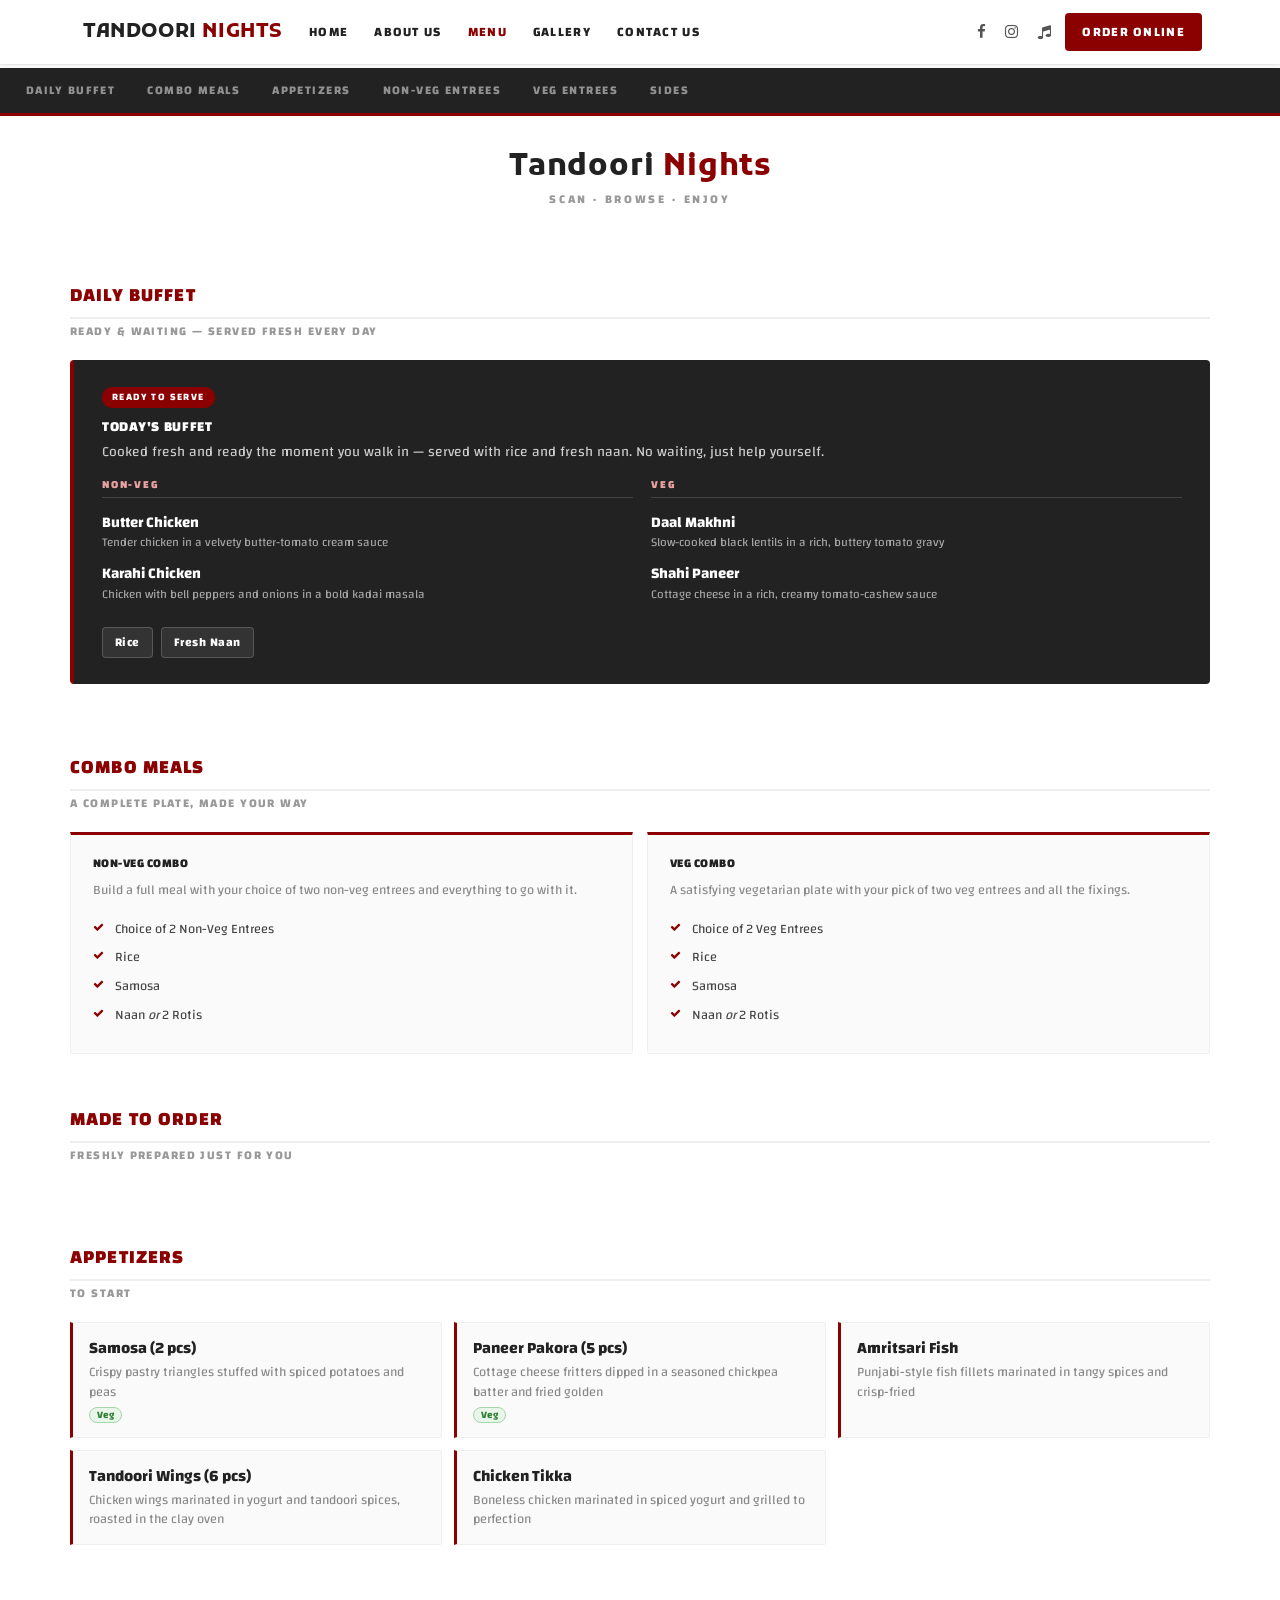
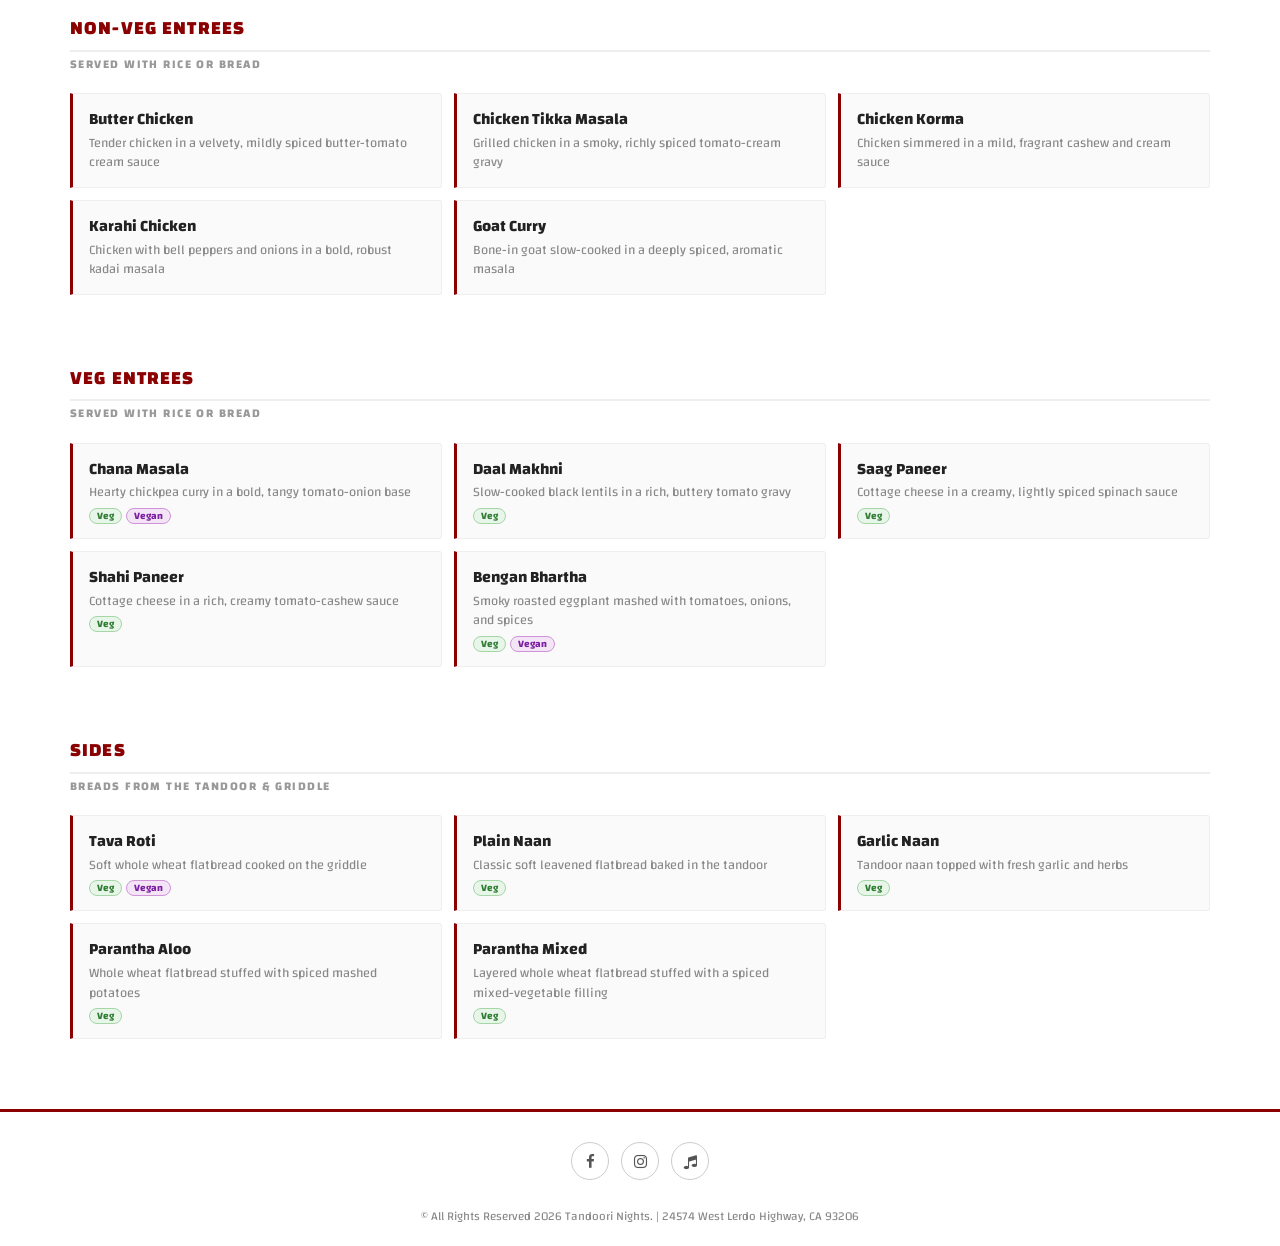
==== commit dac3b67d: "Add scannable /qrmenu page; redirect old menu to it - New qrmenu/ page: daily buffet (2 veg + 2 non-" ====
--- a/menu.html
+++ b/menu.html
@@ -2,812 +2,16 @@
 <html lang="en">
 <head>
 <meta charset="utf-8">
-<meta http-equiv="X-UA-Compatible" content="IE=edge">
 <title>Menu - Tandoori Nights</title>
 <meta name="viewport" content="width=device-width, initial-scale=1">
-<link rel="preconnect" href="https://fonts.gstatic.com">
-<link href="https://fonts.googleapis.com/css2?family=Changa:wght@500;700;800&family=Kufam:wght@700&display=swap" rel="stylesheet">
-<link rel="stylesheet" href="https://maxcdn.bootstrapcdn.com/bootstrap/3.3.7/css/bootstrap.min.css">
-<link rel="stylesheet" href="https://cdnjs.cloudflare.com/ajax/libs/font-awesome/4.7.0/css/font-awesome.min.css">
-<link rel="stylesheet" href="css/style.css">
+<!-- This menu now lives at /qrmenu (single source of truth). Redirect there. -->
+<meta http-equiv="refresh" content="0; url=qrmenu/">
+<link rel="canonical" href="qrmenu/">
+<script>window.location.replace('qrmenu/');</script>
 </head>
 <body>
-
-<!-- ===== NAVBAR ===== -->
-<nav class="navbar navbar-default fill-white">
-  <div class="container">
-    <div class="navbar-header">
-      <button type="button" class="navbar-toggle collapsed" data-toggle="collapse" data-target="#navbar">
-        <span class="sr-only">Toggle navigation</span>
-        <span class="icon-bar"></span><span class="icon-bar"></span><span class="icon-bar"></span>
-      </button>
-      <a class="navbar-brand visible-sm visible-xs" href="index.html">
-        <span class="text-logo">Tandoori <span>Nights</span></span>
-      </a>
-    </div>
-    <div class="collapse navbar-collapse" id="navbar">
-      <ul class="nav navbar-nav">
-        <li class="hidden-sm hidden-xs">
-          <a class="navbar-brand" href="index.html"><span class="text-logo">Tandoori <span>Nights</span></span></a>
-        </li>
-        <li><a href="index.html">Home</a></li>
-        <li><a href="about.html">About Us</a></li>
-        <li class="active"><a href="menu.html">Menu</a></li>
-        <li><a href="gallery.html">Gallery</a></li>
-        <li><a href="contact.html">Contact Us</a></li>
-        <li class="visible-sm visible-xs"><a href="#">Order Online</a></li>
-      </ul>
-      <ul class="nav navbar-nav navbar-right hidden-xs hidden-sm">
-        <li class="social-header"><a href="#"><i class="fa fa-facebook"></i></a></li>
-        <li class="social-header"><a href="#"><i class="fa fa-instagram"></i></a></li>
-        <li class="social-header"><a href="#"><i class="fa fa-music"></i></a></li>
-        <li class="reservation"><a href="#" class="btn-order-nav">Order Online</a></li>
-      </ul>
-    </div>
-  </div>
-</nav>
-
-<!-- ===== STICKY CATEGORY TABS ===== -->
-<div class="menu-tabs-outer">
-  <div class="menu-tabs-wrap">
-    <div class="menu-tabs">
-      <button class="menu-tab" data-target="app-veg">Appetizers (Veg)</button>
-      <button class="menu-tab" data-target="app-nonveg">Appetizers (Non-Veg)</button>
-      <button class="menu-tab" data-target="main-veg">Main Course (Veg)</button>
-      <button class="menu-tab" data-target="main-nonveg">Main Course (Non-Veg)</button>
-      <button class="menu-tab" data-target="bowls">Bowls</button>
-      <button class="menu-tab" data-target="rice">Rice</button>
-      <button class="menu-tab" data-target="bread">Bread</button>
-      <button class="menu-tab" data-target="sides">Sides</button>
-      <button class="menu-tab" data-target="desserts">Desserts &amp; Drinks</button>
-    </div>
-  </div>
-</div>
-
-<!-- ===== MENU CONTENT ===== -->
-<div class="menu-page">
-  <div class="container">
-
-    <div class="menu-page-header">
-      <h1>Our Menu</h1>
-      <p>Authentic Flavors, Every Dish</p>
-    </div>
-
-    <!-- APPETIZERS VEG -->
-    <div class="menu-category" id="app-veg">
-      <h2 class="menu-category-title">Appetizers</h2>
-      <p class="menu-category-sub">Vegetarian</p>
-      <div class="menu-items">
-        <div class="menu-item">
-          <div class="menu-item-info">
-            <div class="menu-item-name">Samosa (2 pcs)</div>
-            <div class="menu-item-desc">Crispy pastry stuffed with spiced potatoes and peas</div>
-            <div class="menu-item-badges"><span class="badge badge-veg">Veg</span></div>
-          </div>
-          <div class="menu-item-price">$4.95</div>
-        </div>
-        <div class="menu-item">
-          <div class="menu-item-info">
-            <div class="menu-item-name">Paneer Pakora</div>
-            <div class="menu-item-desc">Cottage cheese fritters in a seasoned chickpea batter</div>
-            <div class="menu-item-badges"><span class="badge badge-veg">Veg</span></div>
-          </div>
-          <div class="menu-item-price">$10.95</div>
-        </div>
-        <div class="menu-item">
-          <div class="menu-item-info">
-            <div class="menu-item-name">Veg Pakora</div>
-            <div class="menu-item-desc">Assorted vegetables in crispy spiced chickpea batter</div>
-            <div class="menu-item-badges"><span class="badge badge-veg">Veg</span></div>
-          </div>
-          <div class="menu-item-price">$7.95</div>
-        </div>
-        <div class="menu-item">
-          <div class="menu-item-info">
-            <div class="menu-item-name">Aloo Tikki</div>
-            <div class="menu-item-desc">Spiced potato patties pan-fried to golden perfection</div>
-            <div class="menu-item-badges"><span class="badge badge-veg">Veg</span></div>
-          </div>
-          <div class="menu-item-price">$4.95</div>
-        </div>
-        <div class="menu-item">
-          <div class="menu-item-info">
-            <div class="menu-item-name">Tandoori Paneer Tikka</div>
-            <div class="menu-item-desc">Marinated cottage cheese grilled in the tandoor</div>
-            <div class="menu-item-badges"><span class="badge badge-veg">Veg</span></div>
-          </div>
-          <div class="menu-item-price">$13.95</div>
-        </div>
-        <div class="menu-item">
-          <div class="menu-item-info">
-            <div class="menu-item-name">Dahi Puri</div>
-            <div class="menu-item-desc">Crispy puris filled with yogurt, chutney, and sev</div>
-            <div class="menu-item-badges"><span class="badge badge-veg">Veg</span></div>
-          </div>
-          <div class="menu-item-price">$6.95</div>
-        </div>
-        <div class="menu-item">
-          <div class="menu-item-info">
-            <div class="menu-item-name">Pani Puri (6 pcs)</div>
-            <div class="menu-item-desc">Hollow puris served with tangy spiced water and filling</div>
-            <div class="menu-item-badges"><span class="badge badge-veg">Veg</span></div>
-          </div>
-          <div class="menu-item-price">$6.95</div>
-        </div>
-        <div class="menu-item">
-          <div class="menu-item-info">
-            <div class="menu-item-name">Chaat Papri</div>
-            <div class="menu-item-desc">Crispy crackers topped with yogurt, chutneys, and spices</div>
-            <div class="menu-item-badges"><span class="badge badge-veg">Veg</span></div>
-          </div>
-          <div class="menu-item-price">$7.95</div>
-        </div>
-        <div class="menu-item">
-          <div class="menu-item-info">
-            <div class="menu-item-name">Veg Spring Roll (2 pcs)</div>
-            <div class="menu-item-desc">Crispy rolls filled with spiced mixed vegetables</div>
-            <div class="menu-item-badges"><span class="badge badge-veg">Veg</span></div>
-          </div>
-          <div class="menu-item-price">$7.95</div>
-        </div>
-      </div>
-    </div>
-
-    <!-- APPETIZERS NON-VEG -->
-    <div class="menu-category" id="app-nonveg">
-      <h2 class="menu-category-title">Appetizers</h2>
-      <p class="menu-category-sub">Non-Vegetarian</p>
-      <div class="menu-items">
-        <div class="menu-item">
-          <div class="menu-item-info">
-            <div class="menu-item-name">Tandoori Chicken (Half)</div>
-            <div class="menu-item-desc">Whole chicken marinated in yogurt and tandoori spices, grilled in the clay oven</div>
-          </div>
-          <div class="menu-item-price">$11.95</div>
-        </div>
-        <div class="menu-item">
-          <div class="menu-item-info">
-            <div class="menu-item-name">Tandoori Chicken (Full)</div>
-            <div class="menu-item-desc">Whole chicken marinated in yogurt and tandoori spices, grilled in the clay oven</div>
-          </div>
-          <div class="menu-item-price">$21.95</div>
-        </div>
-        <div class="menu-item">
-          <div class="menu-item-info">
-            <div class="menu-item-name">Chicken Tikka</div>
-            <div class="menu-item-desc">Boneless chicken marinated in spiced yogurt, grilled to perfection</div>
-          </div>
-          <div class="menu-item-price">$13.95</div>
-        </div>
-        <div class="menu-item">
-          <div class="menu-item-info">
-            <div class="menu-item-name">Tandoori Fish Tikka</div>
-            <div class="menu-item-desc">Marinated fish fillets grilled in the tandoor with aromatic spices</div>
-          </div>
-          <div class="menu-item-price">$13.95</div>
-        </div>
-        <div class="menu-item">
-          <div class="menu-item-info">
-            <div class="menu-item-name">Fish Pakora</div>
-            <div class="menu-item-desc">Tender fish pieces in a crispy spiced chickpea batter</div>
-          </div>
-          <div class="menu-item-price">$10.95</div>
-        </div>
-      </div>
-    </div>
-
-    <!-- MAIN COURSE VEG -->
-    <div class="menu-category" id="main-veg">
-      <h2 class="menu-category-title">Main Course</h2>
-      <p class="menu-category-sub">Vegetarian — Served with rice or bread</p>
-      <div class="menu-items">
-        <div class="menu-item">
-          <div class="menu-item-info">
-            <div class="menu-item-name">Shahi Paneer</div>
-            <div class="menu-item-desc">Cottage cheese in a rich, creamy tomato-cashew sauce</div>
-            <div class="menu-item-badges"><span class="badge badge-veg">Veg</span></div>
-          </div>
-          <div class="menu-item-price">$13.95</div>
-        </div>
-        <div class="menu-item">
-          <div class="menu-item-info">
-            <div class="menu-item-name">Paneer Tikka Masala</div>
-            <div class="menu-item-desc">Grilled paneer in a smoky, spiced tomato-onion gravy</div>
-            <div class="menu-item-badges"><span class="badge badge-veg">Veg</span></div>
-          </div>
-          <div class="menu-item-price">$13.95</div>
-        </div>
-        <div class="menu-item">
-          <div class="menu-item-info">
-            <div class="menu-item-name">Paneer Butter Masala</div>
-            <div class="menu-item-desc">Cottage cheese in a velvety butter tomato sauce</div>
-            <div class="menu-item-badges"><span class="badge badge-veg">Veg</span></div>
-          </div>
-          <div class="menu-item-price">$13.95</div>
-        </div>
-        <div class="menu-item">
-          <div class="menu-item-info">
-            <div class="menu-item-name">Palak Paneer</div>
-            <div class="menu-item-desc">Cottage cheese in a smooth, lightly spiced spinach sauce</div>
-            <div class="menu-item-badges"><span class="badge badge-veg">Veg</span></div>
-          </div>
-          <div class="menu-item-price">$13.95</div>
-        </div>
-        <div class="menu-item">
-          <div class="menu-item-info">
-            <div class="menu-item-name">Tofu Tikka Masala</div>
-            <div class="menu-item-desc">Grilled tofu in a smoky, spiced tomato-onion gravy</div>
-            <div class="menu-item-badges"><span class="badge badge-veg">Veg</span><span class="badge badge-vegan">Vegan</span></div>
-          </div>
-          <div class="menu-item-price">$13.95</div>
-        </div>
-        <div class="menu-item">
-          <div class="menu-item-info">
-            <div class="menu-item-name">Tofu Palak</div>
-            <div class="menu-item-desc">Tofu in a smooth, lightly spiced spinach sauce</div>
-            <div class="menu-item-badges"><span class="badge badge-veg">Veg</span><span class="badge badge-vegan">Vegan</span></div>
-          </div>
-          <div class="menu-item-price">$13.95</div>
-        </div>
-        <div class="menu-item">
-          <div class="menu-item-info">
-            <div class="menu-item-name">Dal Makhani</div>
-            <div class="menu-item-desc">Slow-cooked black lentils in a rich, buttery tomato gravy</div>
-            <div class="menu-item-badges"><span class="badge badge-veg">Veg</span></div>
-          </div>
-          <div class="menu-item-price">$12.95</div>
-        </div>
-        <div class="menu-item">
-          <div class="menu-item-info">
-            <div class="menu-item-name">Dal Tadka</div>
-            <div class="menu-item-desc">Yellow lentils tempered with cumin, garlic, and dried chilies</div>
-            <div class="menu-item-badges"><span class="badge badge-veg">Veg</span><span class="badge badge-vegan">Vegan</span></div>
-          </div>
-          <div class="menu-item-price">$11.95</div>
-        </div>
-        <div class="menu-item">
-          <div class="menu-item-info">
-            <div class="menu-item-name">Chana Masala</div>
-            <div class="menu-item-desc">Hearty chickpea curry with a bold, tangy tomato-onion base</div>
-            <div class="menu-item-badges"><span class="badge badge-veg">Veg</span><span class="badge badge-vegan">Vegan</span></div>
-          </div>
-          <div class="menu-item-price">$12.95</div>
-        </div>
-        <div class="menu-item">
-          <div class="menu-item-info">
-            <div class="menu-item-name">Aloo Gobi</div>
-            <div class="menu-item-desc">Potatoes and cauliflower stir-fried with cumin and turmeric</div>
-            <div class="menu-item-badges"><span class="badge badge-veg">Veg</span><span class="badge badge-vegan">Vegan</span></div>
-          </div>
-          <div class="menu-item-price">$12.95</div>
-        </div>
-        <div class="menu-item">
-          <div class="menu-item-info">
-            <div class="menu-item-name">Saag Aloo</div>
-            <div class="menu-item-desc">Potatoes cooked in a spiced spinach and mustard greens sauce</div>
-            <div class="menu-item-badges"><span class="badge badge-veg">Veg</span><span class="badge badge-vegan">Vegan</span></div>
-          </div>
-          <div class="menu-item-price">$12.95</div>
-        </div>
-        <div class="menu-item">
-          <div class="menu-item-info">
-            <div class="menu-item-name">Baingan Bharta</div>
-            <div class="menu-item-desc">Smoky roasted eggplant mashed with tomatoes and spices</div>
-            <div class="menu-item-badges"><span class="badge badge-veg">Veg</span><span class="badge badge-vegan">Vegan</span></div>
-          </div>
-          <div class="menu-item-price">$12.95</div>
-        </div>
-        <div class="menu-item">
-          <div class="menu-item-info">
-            <div class="menu-item-name">Mixed Vegetable Curry</div>
-            <div class="menu-item-desc">Seasonal vegetables in a light, fragrant tomato-onion gravy</div>
-            <div class="menu-item-badges"><span class="badge badge-veg">Veg</span><span class="badge badge-vegan">Vegan</span></div>
-          </div>
-          <div class="menu-item-price">$12.95</div>
-        </div>
-        <div class="menu-item">
-          <div class="menu-item-info">
-            <div class="menu-item-name">Matar Paneer</div>
-            <div class="menu-item-desc">Cottage cheese and green peas in a spiced tomato gravy</div>
-            <div class="menu-item-badges"><span class="badge badge-veg">Veg</span></div>
-          </div>
-          <div class="menu-item-price">$13.95</div>
-        </div>
-        <div class="menu-item">
-          <div class="menu-item-info">
-            <div class="menu-item-name">Kadai Paneer</div>
-            <div class="menu-item-desc">Cottage cheese with bell peppers in a robust kadai masala</div>
-            <div class="menu-item-badges"><span class="badge badge-veg">Veg</span></div>
-          </div>
-          <div class="menu-item-price">$13.95</div>
-        </div>
-        <div class="menu-item">
-          <div class="menu-item-info">
-            <div class="menu-item-name">Rajma Masala</div>
-            <div class="menu-item-desc">Kidney beans slow-cooked in a hearty Punjabi gravy</div>
-            <div class="menu-item-badges"><span class="badge badge-veg">Veg</span><span class="badge badge-vegan">Vegan</span></div>
-          </div>
-          <div class="menu-item-price">$12.95</div>
-        </div>
-        <div class="menu-item">
-          <div class="menu-item-info">
-            <div class="menu-item-name">Malai Kofta</div>
-            <div class="menu-item-desc">Cottage cheese and potato dumplings in a creamy cashew sauce</div>
-            <div class="menu-item-badges"><span class="badge badge-veg">Veg</span></div>
-          </div>
-          <div class="menu-item-price">$13.95</div>
-        </div>
-        <div class="menu-item">
-          <div class="menu-item-info">
-            <div class="menu-item-name">Navratan Korma</div>
-            <div class="menu-item-desc">Nine gems — vegetables and paneer in a rich, mildly sweet gravy</div>
-            <div class="menu-item-badges"><span class="badge badge-veg">Veg</span></div>
-          </div>
-          <div class="menu-item-price">$13.95</div>
-        </div>
-        <div class="menu-item">
-          <div class="menu-item-info">
-            <div class="menu-item-name">Saag Tofu</div>
-            <div class="menu-item-desc">Tofu in a creamy spiced spinach and mustard greens sauce</div>
-            <div class="menu-item-badges"><span class="badge badge-veg">Veg</span><span class="badge badge-vegan">Vegan</span></div>
-          </div>
-          <div class="menu-item-price">$13.95</div>
-        </div>
-        <div class="menu-item">
-          <div class="menu-item-info">
-            <div class="menu-item-name">Kadai Vegetables</div>
-            <div class="menu-item-desc">Mixed vegetables with bell peppers in a kadai masala</div>
-            <div class="menu-item-badges"><span class="badge badge-veg">Veg</span><span class="badge badge-vegan">Vegan</span></div>
-          </div>
-          <div class="menu-item-price">$12.95</div>
-        </div>
-      </div>
-    </div>
-
-    <!-- MAIN COURSE NON-VEG -->
-    <div class="menu-category" id="main-nonveg">
-      <h2 class="menu-category-title">Main Course</h2>
-      <p class="menu-category-sub">Non-Vegetarian — Served with rice or bread</p>
-      <div class="menu-items">
-        <div class="menu-item">
-          <div class="menu-item-info">
-            <div class="menu-item-name">Butter Chicken</div>
-            <div class="menu-item-desc">Tender chicken in a velvety butter tomato cream sauce</div>
-          </div>
-          <div class="menu-item-price">$14.95</div>
-        </div>
-        <div class="menu-item">
-          <div class="menu-item-info">
-            <div class="menu-item-name">Chicken Tikka Masala</div>
-            <div class="menu-item-desc">Grilled chicken in a smoky, richly spiced tomato-cream gravy</div>
-          </div>
-          <div class="menu-item-price">$14.95</div>
-        </div>
-        <div class="menu-item">
-          <div class="menu-item-info">
-            <div class="menu-item-name">Chicken Curry</div>
-            <div class="menu-item-desc">Classic chicken curry in a traditional spiced onion-tomato gravy</div>
-          </div>
-          <div class="menu-item-price">$13.95</div>
-        </div>
-        <div class="menu-item">
-          <div class="menu-item-info">
-            <div class="menu-item-name">Saag Chicken</div>
-            <div class="menu-item-desc">Tender chicken pieces in a creamy spiced spinach sauce</div>
-          </div>
-          <div class="menu-item-price">$14.95</div>
-        </div>
-        <div class="menu-item">
-          <div class="menu-item-info">
-            <div class="menu-item-name">Kadai Chicken</div>
-            <div class="menu-item-desc">Chicken with bell peppers in a robust kadai masala</div>
-          </div>
-          <div class="menu-item-price">$14.95</div>
-        </div>
-        <div class="menu-item">
-          <div class="menu-item-info">
-            <div class="menu-item-name">Chicken Korma</div>
-            <div class="menu-item-desc">Chicken in a mild, fragrant cashew and cream sauce</div>
-          </div>
-          <div class="menu-item-price">$14.95</div>
-        </div>
-        <div class="menu-item">
-          <div class="menu-item-info">
-            <div class="menu-item-name">Lamb Curry</div>
-            <div class="menu-item-desc">Slow-cooked lamb in a deeply spiced onion-tomato gravy</div>
-          </div>
-          <div class="menu-item-price">$14.95</div>
-        </div>
-        <div class="menu-item">
-          <div class="menu-item-info">
-            <div class="menu-item-name">Lamb Saag</div>
-            <div class="menu-item-desc">Tender lamb in a creamy, spiced spinach sauce</div>
-          </div>
-          <div class="menu-item-price">$14.95</div>
-        </div>
-        <div class="menu-item">
-          <div class="menu-item-info">
-            <div class="menu-item-name">Lamb Rogan Josh</div>
-            <div class="menu-item-desc">Aromatic Kashmiri lamb curry with whole spices</div>
-          </div>
-          <div class="menu-item-price">$14.95</div>
-        </div>
-        <div class="menu-item">
-          <div class="menu-item-info">
-            <div class="menu-item-name">Goat Curry</div>
-            <div class="menu-item-desc">Bone-in goat slow-cooked in a robust, fragrant masala</div>
-          </div>
-          <div class="menu-item-price">$14.95</div>
-        </div>
-        <div class="menu-item">
-          <div class="menu-item-info">
-            <div class="menu-item-name">Fish Curry</div>
-            <div class="menu-item-desc">Tender fish in a tangy, South-Indian style coconut curry</div>
-          </div>
-          <div class="menu-item-price">$14.95</div>
-        </div>
-        <div class="menu-item">
-          <div class="menu-item-info">
-            <div class="menu-item-name">Shrimp Curry</div>
-            <div class="menu-item-desc">Juicy shrimp in a fragrant tomato and coconut gravy</div>
-          </div>
-          <div class="menu-item-price">$14.95</div>
-        </div>
-        <div class="menu-item">
-          <div class="menu-item-info">
-            <div class="menu-item-name">Chicken Vindaloo</div>
-            <div class="menu-item-desc">Fiery Goan-style chicken with vinegar and hot chilies</div>
-          </div>
-          <div class="menu-item-price">$14.95</div>
-        </div>
-        <div class="menu-item">
-          <div class="menu-item-info">
-            <div class="menu-item-name">Lamb Vindaloo</div>
-            <div class="menu-item-desc">Fiery Goan-style lamb with vinegar and hot chilies</div>
-          </div>
-          <div class="menu-item-price">$14.95</div>
-        </div>
-      </div>
-    </div>
-
-    <!-- BOWLS -->
-    <div class="menu-category" id="bowls">
-      <h2 class="menu-category-title">Bowls</h2>
-      <p class="menu-category-sub">Served with jeera rice and raita</p>
-      <div class="menu-items">
-        <div class="menu-item">
-          <div class="menu-item-info">
-            <div class="menu-item-name">Paneer Bowl</div>
-            <div class="menu-item-desc">Paneer tikka masala with jeera rice and raita</div>
-            <div class="menu-item-badges"><span class="badge badge-veg">Veg</span></div>
-          </div>
-          <div class="menu-item-price">$12.95</div>
-        </div>
-        <div class="menu-item">
-          <div class="menu-item-info">
-            <div class="menu-item-name">Dal Bowl</div>
-            <div class="menu-item-desc">Dal makhani with jeera rice and raita</div>
-            <div class="menu-item-badges"><span class="badge badge-veg">Veg</span></div>
-          </div>
-          <div class="menu-item-price">$10.95</div>
-        </div>
-        <div class="menu-item">
-          <div class="menu-item-info">
-            <div class="menu-item-name">Chana Bowl</div>
-            <div class="menu-item-desc">Chana masala with jeera rice and raita</div>
-            <div class="menu-item-badges"><span class="badge badge-veg">Veg</span><span class="badge badge-vegan">Vegan</span></div>
-          </div>
-          <div class="menu-item-price">$10.95</div>
-        </div>
-        <div class="menu-item">
-          <div class="menu-item-info">
-            <div class="menu-item-name">Butter Chicken Bowl</div>
-            <div class="menu-item-desc">Butter chicken with jeera rice and raita</div>
-          </div>
-          <div class="menu-item-price">$13.95</div>
-        </div>
-        <div class="menu-item">
-          <div class="menu-item-info">
-            <div class="menu-item-name">Lamb Bowl</div>
-            <div class="menu-item-desc">Lamb curry with jeera rice and raita</div>
-          </div>
-          <div class="menu-item-price">$13.95</div>
-        </div>
-      </div>
-    </div>
-
-    <!-- RICE -->
-    <div class="menu-category" id="rice">
-      <h2 class="menu-category-title">Rice</h2>
-      <p class="menu-category-sub"></p>
-      <div class="menu-items">
-        <div class="menu-item">
-          <div class="menu-item-info">
-            <div class="menu-item-name">Basmati Rice Plate</div>
-            <div class="menu-item-desc">Steamed long-grain basmati rice</div>
-            <div class="menu-item-badges"><span class="badge badge-veg">Veg</span><span class="badge badge-vegan">Vegan</span></div>
-          </div>
-          <div class="menu-item-price">$4.95</div>
-        </div>
-        <div class="menu-item">
-          <div class="menu-item-info">
-            <div class="menu-item-name">Jeera Rice</div>
-            <div class="menu-item-desc">Basmati rice fragrant with cumin</div>
-            <div class="menu-item-badges"><span class="badge badge-veg">Veg</span></div>
-          </div>
-          <div class="menu-item-price">$5.95</div>
-        </div>
-        <div class="menu-item">
-          <div class="menu-item-info">
-            <div class="menu-item-name">Peas Pulao</div>
-            <div class="menu-item-desc">Basmati rice cooked with green peas and whole spices</div>
-            <div class="menu-item-badges"><span class="badge badge-veg">Veg</span></div>
-          </div>
-          <div class="menu-item-price">$6.95</div>
-        </div>
-        <div class="menu-item">
-          <div class="menu-item-info">
-            <div class="menu-item-name">Vegetable Biryani</div>
-            <div class="menu-item-desc">Fragrant basmati rice layered with spiced mixed vegetables</div>
-            <div class="menu-item-badges"><span class="badge badge-veg">Veg</span></div>
-          </div>
-          <div class="menu-item-price">$12.95</div>
-        </div>
-        <div class="menu-item">
-          <div class="menu-item-info">
-            <div class="menu-item-name">Chicken Biryani</div>
-            <div class="menu-item-desc">Aromatic basmati rice slow-cooked with spiced chicken</div>
-          </div>
-          <div class="menu-item-price">$14.95</div>
-        </div>
-      </div>
-    </div>
-
-    <!-- BREAD -->
-    <div class="menu-category" id="bread">
-      <h2 class="menu-category-title">Bread</h2>
-      <p class="menu-category-sub">Fresh from the tandoor</p>
-      <div class="menu-items">
-        <div class="menu-item">
-          <div class="menu-item-info">
-            <div class="menu-item-name">Plain Naan</div>
-            <div class="menu-item-desc">Classic soft leavened flatbread from the tandoor</div>
-            <div class="menu-item-badges"><span class="badge badge-veg">Veg</span></div>
-          </div>
-          <div class="menu-item-price">$2.25</div>
-        </div>
-        <div class="menu-item">
-          <div class="menu-item-info">
-            <div class="menu-item-name">Butter Naan</div>
-            <div class="menu-item-desc">Soft naan brushed with butter</div>
-            <div class="menu-item-badges"><span class="badge badge-veg">Veg</span></div>
-          </div>
-          <div class="menu-item-price">$2.75</div>
-        </div>
-        <div class="menu-item">
-          <div class="menu-item-info">
-            <div class="menu-item-name">Garlic Naan</div>
-            <div class="menu-item-desc">Naan topped with fresh garlic and herbs</div>
-            <div class="menu-item-badges"><span class="badge badge-veg">Veg</span></div>
-          </div>
-          <div class="menu-item-price">$3.25</div>
-        </div>
-        <div class="menu-item">
-          <div class="menu-item-info">
-            <div class="menu-item-name">Cheese Naan</div>
-            <div class="menu-item-desc">Naan stuffed with melted cheese</div>
-            <div class="menu-item-badges"><span class="badge badge-veg">Veg</span></div>
-          </div>
-          <div class="menu-item-price">$3.95</div>
-        </div>
-        <div class="menu-item">
-          <div class="menu-item-info">
-            <div class="menu-item-name">Keema Naan</div>
-            <div class="menu-item-desc">Naan stuffed with spiced minced lamb</div>
-          </div>
-          <div class="menu-item-price">$3.95</div>
-        </div>
-        <div class="menu-item">
-          <div class="menu-item-info">
-            <div class="menu-item-name">Tandoori Roti</div>
-            <div class="menu-item-desc">Whole wheat flatbread baked in the clay oven</div>
-            <div class="menu-item-badges"><span class="badge badge-veg">Veg</span></div>
-          </div>
-          <div class="menu-item-price">$2.25</div>
-        </div>
-        <div class="menu-item">
-          <div class="menu-item-info">
-            <div class="menu-item-name">Plain Parantha</div>
-            <div class="menu-item-desc">Layered whole wheat flatbread cooked on a griddle</div>
-            <div class="menu-item-badges"><span class="badge badge-veg">Veg</span></div>
-          </div>
-          <div class="menu-item-price">$2.75</div>
-        </div>
-        <div class="menu-item">
-          <div class="menu-item-info">
-            <div class="menu-item-name">Aloo Parantha</div>
-            <div class="menu-item-desc">Whole wheat flatbread stuffed with spiced potatoes</div>
-            <div class="menu-item-badges"><span class="badge badge-veg">Veg</span></div>
-          </div>
-          <div class="menu-item-price">$3.95</div>
-        </div>
-      </div>
-    </div>
-
-    <!-- SIDES -->
-    <div class="menu-category" id="sides">
-      <h2 class="menu-category-title">Sides</h2>
-      <p class="menu-category-sub"></p>
-      <div class="menu-items">
-        <div class="menu-item">
-          <div class="menu-item-info">
-            <div class="menu-item-name">Mint Chutney</div>
-            <div class="menu-item-desc">Fresh mint and coriander chutney</div>
-            <div class="menu-item-badges"><span class="badge badge-veg">Veg</span><span class="badge badge-vegan">Vegan</span></div>
-          </div>
-          <div class="menu-item-price">$2.95</div>
-        </div>
-        <div class="menu-item">
-          <div class="menu-item-info">
-            <div class="menu-item-name">Tamarind Chutney</div>
-            <div class="menu-item-desc">Sweet and tangy tamarind sauce</div>
-            <div class="menu-item-badges"><span class="badge badge-veg">Veg</span><span class="badge badge-vegan">Vegan</span></div>
-          </div>
-          <div class="menu-item-price">$2.95</div>
-        </div>
-        <div class="menu-item">
-          <div class="menu-item-info">
-            <div class="menu-item-name">Raita</div>
-            <div class="menu-item-desc">Chilled yogurt with cucumber, cumin, and fresh herbs</div>
-            <div class="menu-item-badges"><span class="badge badge-veg">Veg</span></div>
-          </div>
-          <div class="menu-item-price">$3.95</div>
-        </div>
-        <div class="menu-item">
-          <div class="menu-item-info">
-            <div class="menu-item-name">Mango Pickle</div>
-            <div class="menu-item-desc">Spiced raw mango achaar</div>
-            <div class="menu-item-badges"><span class="badge badge-veg">Veg</span><span class="badge badge-vegan">Vegan</span></div>
-          </div>
-          <div class="menu-item-price">$2.95</div>
-        </div>
-        <div class="menu-item">
-          <div class="menu-item-info">
-            <div class="menu-item-name">Papadum (2 pcs)</div>
-            <div class="menu-item-desc">Crispy lentil crackers served with chutneys</div>
-            <div class="menu-item-badges"><span class="badge badge-veg">Veg</span><span class="badge badge-vegan">Vegan</span></div>
-          </div>
-          <div class="menu-item-price">$3.95</div>
-        </div>
-        <div class="menu-item">
-          <div class="menu-item-info">
-            <div class="menu-item-name">Side Salad</div>
-            <div class="menu-item-desc">Fresh cucumber, onion, and tomato with chaat masala</div>
-            <div class="menu-item-badges"><span class="badge badge-veg">Veg</span><span class="badge badge-vegan">Vegan</span></div>
-          </div>
-          <div class="menu-item-price">$4.95</div>
-        </div>
-      </div>
-    </div>
-
-    <!-- DESSERTS & DRINKS -->
-    <div class="menu-category" id="desserts">
-      <h2 class="menu-category-title">Desserts &amp; Drinks</h2>
-      <p class="menu-category-sub"></p>
-      <div class="menu-items">
-        <div class="menu-item">
-          <div class="menu-item-info">
-            <div class="menu-item-name">Gulab Jamun (2 pcs)</div>
-            <div class="menu-item-desc">Soft milk-solid dumplings soaked in rose-flavored syrup</div>
-            <div class="menu-item-badges"><span class="badge badge-veg">Veg</span></div>
-          </div>
-          <div class="menu-item-price">$3.95</div>
-        </div>
-        <div class="menu-item">
-          <div class="menu-item-info">
-            <div class="menu-item-name">Kheer</div>
-            <div class="menu-item-desc">Creamy rice pudding with cardamom, saffron, and nuts</div>
-            <div class="menu-item-badges"><span class="badge badge-veg">Veg</span></div>
-          </div>
-          <div class="menu-item-price">$3.95</div>
-        </div>
-        <div class="menu-item">
-          <div class="menu-item-info">
-            <div class="menu-item-name">Rasmalai (2 pcs)</div>
-            <div class="menu-item-desc">Soft cottage cheese patties in saffron-flavored cream</div>
-            <div class="menu-item-badges"><span class="badge badge-veg">Veg</span></div>
-          </div>
-          <div class="menu-item-price">$3.95</div>
-        </div>
-        <div class="menu-item">
-          <div class="menu-item-info">
-            <div class="menu-item-name">Kulfi</div>
-            <div class="menu-item-desc">Traditional Indian ice cream with pistachio and cardamom</div>
-            <div class="menu-item-badges"><span class="badge badge-veg">Veg</span></div>
-          </div>
-          <div class="menu-item-price">$3.95</div>
-        </div>
-        <div class="menu-item">
-          <div class="menu-item-info">
-            <div class="menu-item-name">Gajar Halwa</div>
-            <div class="menu-item-desc">Slow-cooked carrot pudding with ghee and nuts</div>
-            <div class="menu-item-badges"><span class="badge badge-veg">Veg</span></div>
-          </div>
-          <div class="menu-item-price">$3.95</div>
-        </div>
-        <div class="menu-item">
-          <div class="menu-item-info">
-            <div class="menu-item-name">Mango Lassi</div>
-            <div class="menu-item-desc">Chilled yogurt drink blended with fresh mango</div>
-            <div class="menu-item-badges"><span class="badge badge-veg">Veg</span></div>
-          </div>
-          <div class="menu-item-price">$2.95</div>
-        </div>
-        <div class="menu-item">
-          <div class="menu-item-info">
-            <div class="menu-item-name">Sweet Lassi</div>
-            <div class="menu-item-desc">Chilled sweetened yogurt drink</div>
-            <div class="menu-item-badges"><span class="badge badge-veg">Veg</span></div>
-          </div>
-          <div class="menu-item-price">$2.95</div>
-        </div>
-        <div class="menu-item">
-          <div class="menu-item-info">
-            <div class="menu-item-name">Salted Lassi</div>
-            <div class="menu-item-desc">Tangy yogurt drink with cumin and salt</div>
-            <div class="menu-item-badges"><span class="badge badge-veg">Veg</span></div>
-          </div>
-          <div class="menu-item-price">$2.95</div>
-        </div>
-        <div class="menu-item">
-          <div class="menu-item-info">
-            <div class="menu-item-name">Masala Chai</div>
-            <div class="menu-item-desc">Spiced Indian tea brewed with ginger and cardamom</div>
-            <div class="menu-item-badges"><span class="badge badge-veg">Veg</span></div>
-          </div>
-          <div class="menu-item-price">$2.95</div>
-        </div>
-        <div class="menu-item">
-          <div class="menu-item-info">
-            <div class="menu-item-name">Soft Drinks</div>
-            <div class="menu-item-desc">Coke, Diet Coke, Sprite, or Orange (can)</div>
-          </div>
-          <div class="menu-item-price">$1.95</div>
-        </div>
-      </div>
-    </div>
-
-  </div>
-</div>
-
-<!-- ===== DISH PHOTO MODAL ===== -->
-<div id="dish-modal" class="dish-modal-overlay" aria-hidden="true">
-  <div class="dish-modal-box">
-    <button class="dish-modal-close" aria-label="Close">&times;</button>
-    <div class="dish-modal-img-wrap">
-      <div class="dish-modal-spinner"><i class="fa fa-spinner fa-spin"></i></div>
-      <img id="dish-modal-img" src="" alt="">
-    </div>
-    <div class="dish-modal-footer">
-      <span id="dish-modal-name"></span>
-    </div>
-  </div>
-</div>
-
-<!-- ===== FOOTER ===== -->
-<footer>
-  <div class="footer-socials-row">
-    <a href="#" aria-label="Facebook"><i class="fa fa-facebook"></i></a>
-    <a href="#" aria-label="Instagram"><i class="fa fa-instagram"></i></a>
-    <a href="#" aria-label="TikTok"><i class="fa fa-music"></i></a>
-  </div>
-  <div class="footer-copy">
-    &copy; All Rights Reserved 2024 Tandoori Nights. | 24574 West Lerdo Highway, CA 93206
-  </div>
-</footer>
-
-<script src="https://ajax.googleapis.com/ajax/libs/jquery/1.11.3/jquery.min.js"></script>
-<script src="https://maxcdn.bootstrapcdn.com/bootstrap/3.3.7/js/bootstrap.min.js"></script>
-<script src="js/main.js"></script>
+<p style="font-family:sans-serif;text-align:center;padding:40px;">
+  Redirecting to our menu&hellip; <a href="qrmenu/">Tap here if you are not redirected.</a>
+</p>
 </body>
 </html>
